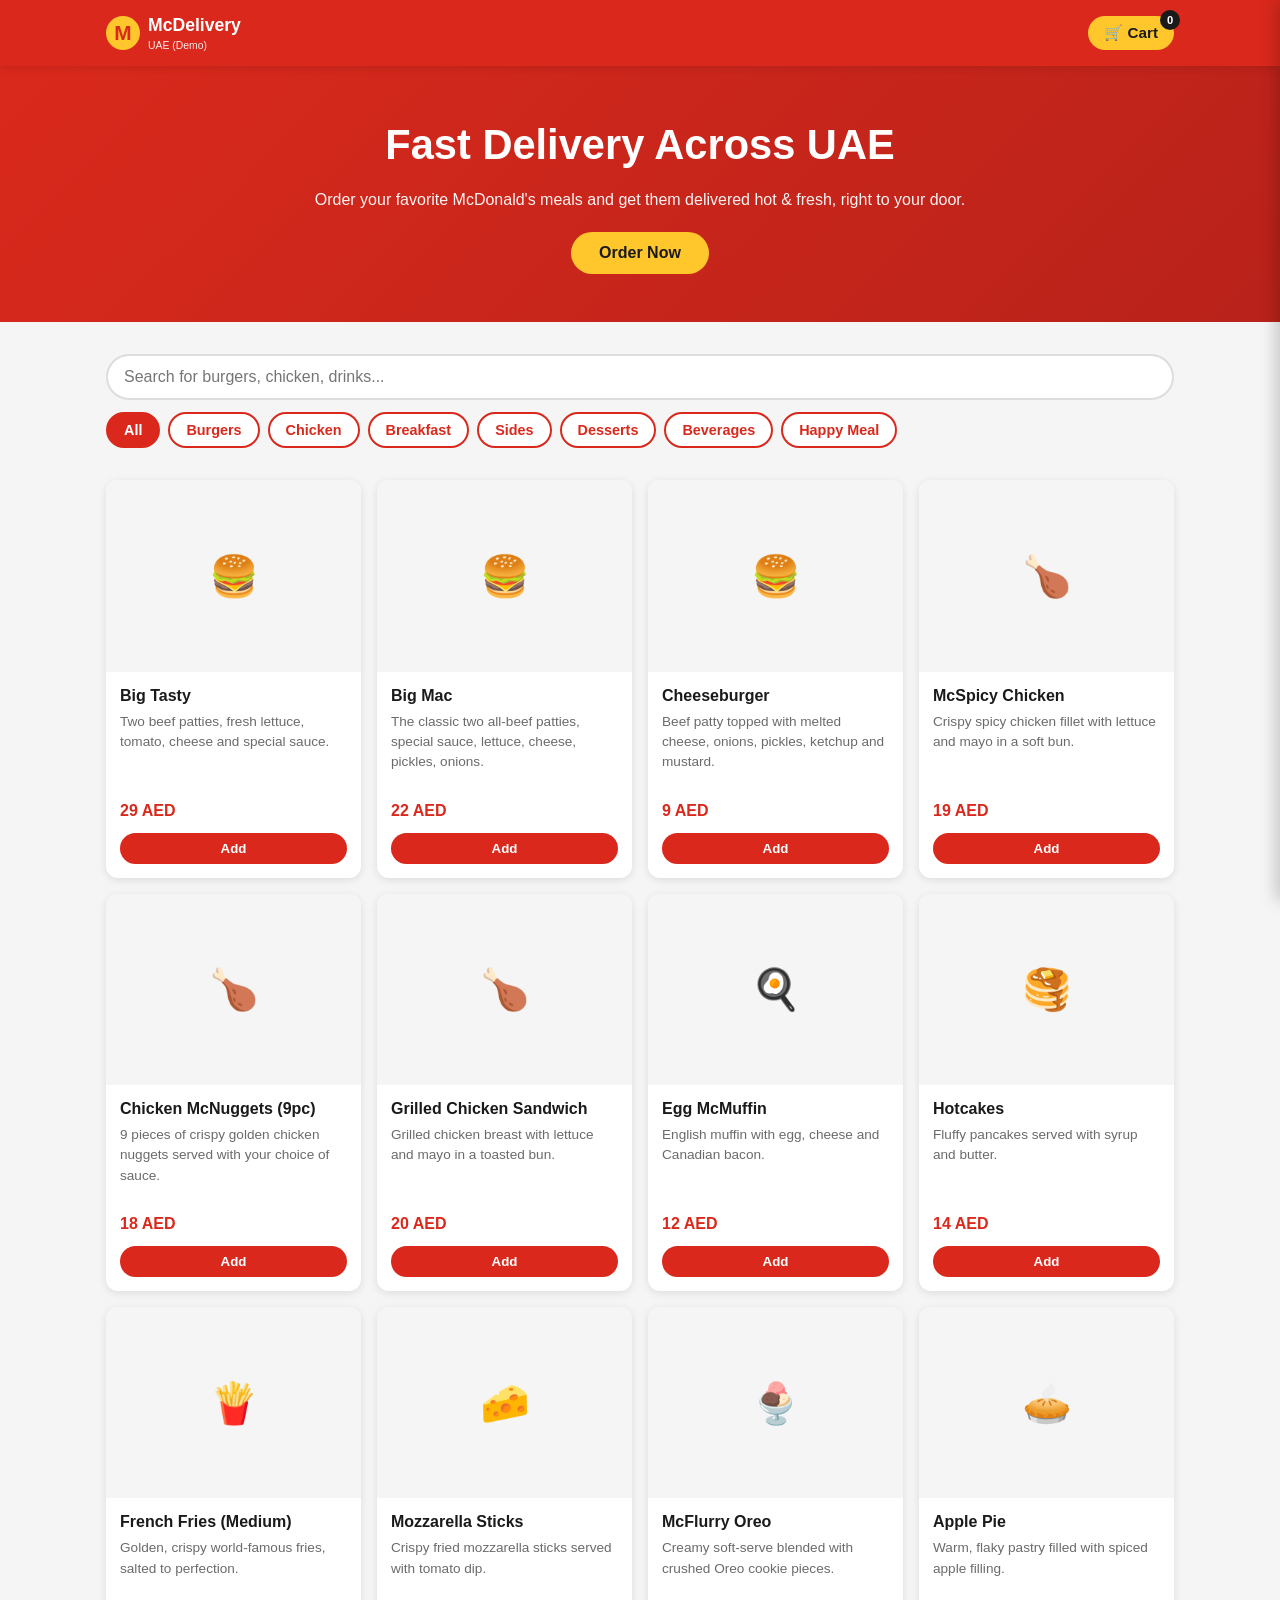
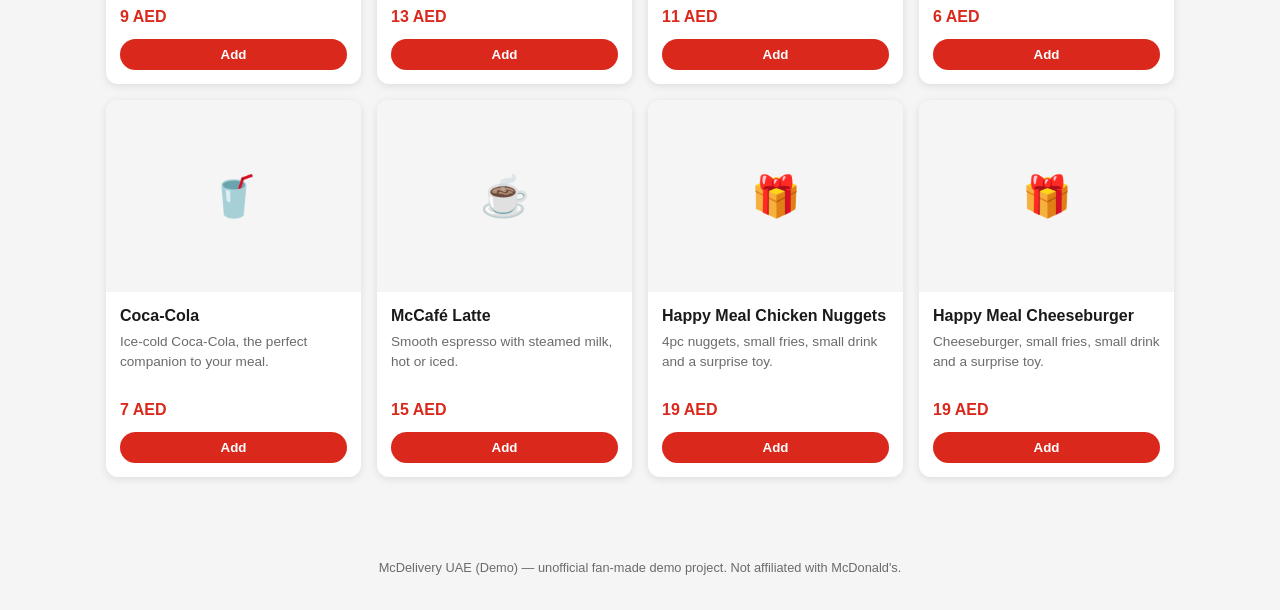
==== index.html @ 2890df3d "Add McDelivery UAE demo site (HTML/CSS/JS) Co-authored-by: williamfarmer4858-lab <322607986+williamf" ====
<!DOCTYPE html>
<html lang="en">
<head>
<meta charset="UTF-8" />
<meta name="viewport" content="width=device-width, initial-scale=1.0" />
<title>McDelivery UAE (Demo)</title>
<link rel="stylesheet" href="styles.css" />
</head>
<body>

<header class="site-header">
  <div class="header-inner">
    <div class="logo">
      <span class="logo-badge">M</span>
      <span class="logo-text">McDelivery <small>UAE (Demo)</small></span>
    </div>
    <button class="cart-btn" id="cartBtn" aria-label="Open cart">
      🛒 Cart
      <span class="cart-badge" id="cartBadge">0</span>
    </button>
  </div>
</header>

<section class="hero" id="hero">
  <div class="hero-inner">
    <h1>Fast Delivery Across UAE</h1>
    <p>Order your favorite McDonald's meals and get them delivered hot &amp; fresh, right to your door.</p>
    <button class="cta-btn" id="orderNowBtn">Order Now</button>
  </div>
</section>

<main>
  <section class="menu-section" id="menu">
    <div class="controls">
      <div class="search-wrap">
        <input type="text" id="searchInput" placeholder="Search for burgers, chicken, drinks..." />
      </div>
      <div class="categories" id="categories">
        <button class="chip active" data-category="All">All</button>
        <button class="chip" data-category="Burgers">Burgers</button>
        <button class="chip" data-category="Chicken">Chicken</button>
        <button class="chip" data-category="Breakfast">Breakfast</button>
        <button class="chip" data-category="Sides">Sides</button>
        <button class="chip" data-category="Desserts">Desserts</button>
        <button class="chip" data-category="Beverages">Beverages</button>
        <button class="chip" data-category="Happy Meal">Happy Meal</button>
      </div>
    </div>

    <div class="menu-grid" id="menuGrid">
      <!-- product cards injected by JS -->
    </div>
    <p class="no-results" id="noResults" hidden>No items found. Try a different search or category.</p>
  </section>
</main>

<footer class="site-footer">
  <p>McDelivery UAE (Demo) — unofficial fan-made demo project. Not affiliated with McDonald's.</p>
</footer>

<!-- Cart Drawer -->
<div class="overlay" id="overlay"></div>
<aside class="cart-drawer" id="cartDrawer" aria-label="Shopping cart">
  <div class="cart-header">
    <h2>Your Cart</h2>
    <button class="close-btn" id="closeCartBtn" aria-label="Close cart">✕</button>
  </div>

  <div class="cart-items" id="cartItems">
    <!-- cart items injected by JS -->
  </div>

  <p class="cart-empty" id="cartEmptyMsg">Your cart is empty. Add some tasty items!</p>

  <div class="cart-summary" id="cartSummary" hidden>
    <div class="summary-row">
      <span>Subtotal</span>
      <span id="subtotalVal">0 AED</span>
    </div>
    <div class="summary-row">
      <span>Delivery Fee</span>
      <span id="deliveryVal">7 AED</span>
    </div>
    <div class="summary-row total-row">
      <span>Total</span>
      <span id="totalVal">0 AED</span>
    </div>
    <button class="checkout-btn" id="checkoutBtn">Proceed to Checkout</button>
  </div>
</aside>

<!-- Checkout Modal -->
<div class="overlay" id="checkoutOverlay"></div>
<div class="modal" id="checkoutModal" aria-label="Checkout">
  <div class="modal-header">
    <h2>Checkout</h2>
    <button class="close-btn" id="closeCheckoutBtn" aria-label="Close checkout">✕</button>
  </div>

  <form id="checkoutForm" novalidate>
    <label>
      Name *
      <input type="text" id="custName" required />
    </label>
    <label>
      Phone *
      <input type="tel" id="custPhone" required placeholder="+971 5X XXX XXXX" />
    </label>
    <label>
      Address *
      <input type="text" id="custAddress" required />
    </label>
    <label>
      Area / City *
      <input type="text" id="custArea" required placeholder="Dubai, Abu Dhabi, Sharjah..." />
    </label>
    <fieldset class="payment-fieldset">
      <legend>Payment Method *</legend>
      <label class="radio-label">
        <input type="radio" name="payment" value="Cash" checked /> Cash on Delivery
      </label>
      <label class="radio-label">
        <input type="radio" name="payment" value="Card" /> Card on Delivery
      </label>
    </fieldset>

    <div class="order-summary" id="checkoutSummary">
      <!-- injected by JS -->
    </div>

    <p class="form-error" id="formError" hidden></p>
    <p class="form-success" id="formSuccess" hidden>✅ Order placed successfully! Thank you for ordering with McDelivery UAE (Demo).</p>

    <button type="submit" class="place-order-btn" id="placeOrderBtn">Place Order</button>
  </form>
</div>

<script src="script.js"></script>
</body>
</html>
---- styles.css ----
:root {
  --mc-red: #da291c;
  --mc-red-dark: #b8221a;
  --mc-yellow: #ffc72c;
  --mc-yellow-dark: #ffbc0d;
  --mc-black: #1a1a1a;
  --mc-white: #ffffff;
  --mc-gray: #f5f5f5;
  --mc-gray-dark: #6b6b6b;
  --border-radius: 12px;
  --shadow: 0 2px 8px rgba(0, 0, 0, 0.1);
}

* {
  box-sizing: border-box;
}

html, body {
  margin: 0;
  padding: 0;
}

body {
  font-family: "Segoe UI", Roboto, Helvetica, Arial, sans-serif;
  background: var(--mc-gray);
  color: var(--mc-black);
  line-height: 1.5;
}

/* ---------- Header ---------- */
.site-header {
  background: var(--mc-red);
  color: var(--mc-white);
  position: sticky;
  top: 0;
  z-index: 20;
  box-shadow: var(--shadow);
}

.header-inner {
  max-width: 1100px;
  margin: 0 auto;
  padding: 12px 16px;
  display: flex;
  align-items: center;
  justify-content: space-between;
}

.logo {
  display: flex;
  align-items: center;
  gap: 8px;
  font-weight: bold;
  font-size: 1.1rem;
}

.logo-badge {
  background: var(--mc-yellow);
  color: var(--mc-red);
  border-radius: 50%;
  width: 34px;
  height: 34px;
  display: flex;
  align-items: center;
  justify-content: center;
  font-size: 1.3rem;
  font-weight: 900;
}

.logo-text small {
  display: block;
  font-weight: normal;
  font-size: 0.65rem;
  opacity: 0.9;
}

.cart-btn {
  position: relative;
  background: var(--mc-yellow);
  color: var(--mc-black);
  border: none;
  border-radius: 999px;
  padding: 8px 16px;
  font-weight: 700;
  font-size: 0.95rem;
  cursor: pointer;
}

.cart-btn:hover {
  background: var(--mc-yellow-dark);
}

.cart-badge {
  position: absolute;
  top: -6px;
  right: -6px;
  background: var(--mc-black);
  color: var(--mc-white);
  border-radius: 50%;
  min-width: 20px;
  height: 20px;
  font-size: 0.7rem;
  display: flex;
  align-items: center;
  justify-content: center;
  padding: 0 4px;
}

/* ---------- Hero ---------- */
.hero {
  background: linear-gradient(135deg, var(--mc-red) 0%, var(--mc-red-dark) 100%);
  color: var(--mc-white);
  text-align: center;
  padding: 48px 16px;
}

.hero-inner {
  max-width: 700px;
  margin: 0 auto;
}

.hero h1 {
  font-size: 2rem;
  margin: 0 0 12px;
}

.hero p {
  margin: 0 0 20px;
  opacity: 0.95;
}

.cta-btn {
  background: var(--mc-yellow);
  color: var(--mc-black);
  border: none;
  border-radius: 999px;
  padding: 12px 28px;
  font-size: 1rem;
  font-weight: 800;
  cursor: pointer;
}

.cta-btn:hover {
  background: var(--mc-yellow-dark);
}

/* ---------- Menu Section ---------- */
.menu-section {
  max-width: 1100px;
  margin: 0 auto;
  padding: 24px 16px 48px;
}

.controls {
  position: sticky;
  top: 60px;
  background: var(--mc-gray);
  z-index: 10;
  padding: 8px 0 12px;
}

.search-wrap {
  margin-bottom: 12px;
}

#searchInput {
  width: 100%;
  padding: 12px 16px;
  border: 2px solid #ddd;
  border-radius: 999px;
  font-size: 1rem;
}

#searchInput:focus {
  outline: none;
  border-color: var(--mc-red);
}

.categories {
  display: flex;
  gap: 8px;
  overflow-x: auto;
  padding-bottom: 4px;
  -webkit-overflow-scrolling: touch;
}

.chip {
  flex: 0 0 auto;
  background: var(--mc-white);
  border: 2px solid var(--mc-red);
  color: var(--mc-red);
  border-radius: 999px;
  padding: 8px 16px;
  font-size: 0.9rem;
  font-weight: 600;
  cursor: pointer;
  white-space: nowrap;
}

.chip.active,
.chip:hover {
  background: var(--mc-red);
  color: var(--mc-white);
}

.menu-grid {
  display: grid;
  grid-template-columns: repeat(auto-fill, minmax(220px, 1fr));
  gap: 16px;
  margin-top: 16px;
}

.no-results {
  text-align: center;
  color: var(--mc-gray-dark);
  padding: 32px 0;
}

.product-card {
  background: var(--mc-white);
  border-radius: var(--border-radius);
  box-shadow: var(--shadow);
  overflow: hidden;
  display: flex;
  flex-direction: column;
}

.product-image {
  width: 100%;
  aspect-ratio: 4 / 3;
  background: var(--mc-gray);
  display: flex;
  align-items: center;
  justify-content: center;
  font-size: 2.5rem;
  overflow: hidden;
}

.product-image img {
  width: 100%;
  height: 100%;
  object-fit: cover;
}

.product-body {
  padding: 12px 14px 14px;
  display: flex;
  flex-direction: column;
  flex: 1;
}

.product-name {
  font-weight: 700;
  font-size: 1rem;
  margin: 0 0 4px;
}

.product-desc {
  font-size: 0.85rem;
  color: var(--mc-gray-dark);
  margin: 0 0 10px;
  flex: 1;
}

.product-price {
  font-weight: 800;
  color: var(--mc-red);
  margin-bottom: 10px;
}

.product-actions {
  display: flex;
  align-items: center;
  justify-content: space-between;
  gap: 8px;
}

.qty-controls {
  display: flex;
  align-items: center;
  gap: 8px;
  background: var(--mc-gray);
  border-radius: 999px;
  padding: 4px 8px;
}

.qty-btn {
  border: none;
  background: var(--mc-yellow);
  color: var(--mc-black);
  width: 28px;
  height: 28px;
  border-radius: 50%;
  font-weight: 900;
  font-size: 1rem;
  cursor: pointer;
  line-height: 1;
}

.qty-btn:hover {
  background: var(--mc-yellow-dark);
}

.qty-btn:disabled {
  opacity: 0.4;
  cursor: not-allowed;
}

.qty-value {
  min-width: 18px;
  text-align: center;
  font-weight: 700;
}

.add-btn {
  background: var(--mc-red);
  color: var(--mc-white);
  border: none;
  border-radius: 999px;
  padding: 8px 16px;
  font-weight: 700;
  cursor: pointer;
  width: 100%;
}

.add-btn:hover {
  background: var(--mc-red-dark);
}

/* ---------- Footer ---------- */
.site-footer {
  text-align: center;
  padding: 20px 16px;
  color: var(--mc-gray-dark);
  font-size: 0.8rem;
}

/* ---------- Overlay ---------- */
.overlay {
  position: fixed;
  inset: 0;
  background: rgba(0, 0, 0, 0.5);
  z-index: 30;
  opacity: 0;
  pointer-events: none;
  transition: opacity 0.2s ease;
}

.overlay.visible {
  opacity: 1;
  pointer-events: auto;
}

/* ---------- Cart Drawer ---------- */
.cart-drawer {
  position: fixed;
  top: 0;
  right: 0;
  height: 100%;
  width: 100%;
  max-width: 380px;
  background: var(--mc-white);
  z-index: 40;
  transform: translateX(100%);
  transition: transform 0.25s ease;
  display: flex;
  flex-direction: column;
  box-shadow: -4px 0 16px rgba(0, 0, 0, 0.2);
}

.cart-drawer.open {
  transform: translateX(0);
}

.cart-header {
  display: flex;
  align-items: center;
  justify-content: space-between;
  padding: 16px;
  background: var(--mc-red);
  color: var(--mc-white);
}

.cart-header h2 {
  margin: 0;
  font-size: 1.1rem;
}

.close-btn {
  background: none;
  border: none;
  color: inherit;
  font-size: 1.2rem;
  cursor: pointer;
}

.cart-items {
  flex: 1;
  overflow-y: auto;
  padding: 8px 16px;
}

.cart-empty {
  text-align: center;
  color: var(--mc-gray-dark);
  padding: 24px 16px;
}

.cart-item {
  display: flex;
  align-items: center;
  gap: 10px;
  padding: 12px 0;
  border-bottom: 1px solid #eee;
}

.cart-item-icon {
  width: 48px;
  height: 48px;
  border-radius: 8px;
  background: var(--mc-gray);
  display: flex;
  align-items: center;
  justify-content: center;
  font-size: 1.4rem;
  overflow: hidden;
  flex: 0 0 auto;
}

.cart-item-icon img {
  width: 100%;
  height: 100%;
  object-fit: cover;
}

.cart-item-info {
  flex: 1;
  min-width: 0;
}

.cart-item-name {
  font-weight: 700;
  font-size: 0.9rem;
  margin: 0 0 2px;
}

.cart-item-price {
  font-size: 0.8rem;
  color: var(--mc-gray-dark);
  margin: 0;
}

.cart-item-controls {
  display: flex;
  align-items: center;
  gap: 6px;
}

.cart-summary {
  padding: 16px;
  border-top: 2px solid var(--mc-gray);
}

.summary-row {
  display: flex;
  justify-content: space-between;
  margin-bottom: 8px;
  font-size: 0.9rem;
}

.total-row {
  font-weight: 800;
  font-size: 1.05rem;
  border-top: 1px solid #eee;
  padding-top: 8px;
}

.checkout-btn {
  width: 100%;
  background: var(--mc-yellow);
  color: var(--mc-black);
  border: none;
  border-radius: 999px;
  padding: 12px;
  font-weight: 800;
  font-size: 1rem;
  cursor: pointer;
  margin-top: 8px;
}

.checkout-btn:hover {
  background: var(--mc-yellow-dark);
}

/* ---------- Checkout Modal ---------- */
.modal {
  position: fixed;
  top: 50%;
  left: 50%;
  transform: translate(-50%, -48%);
  background: var(--mc-white);
  z-index: 50;
  width: 92%;
  max-width: 420px;
  max-height: 90vh;
  overflow-y: auto;
  border-radius: var(--border-radius);
  opacity: 0;
  pointer-events: none;
  transition: opacity 0.2s ease;
}

.modal.open {
  opacity: 1;
  pointer-events: auto;
}

.modal-header {
  display: flex;
  align-items: center;
  justify-content: space-between;
  padding: 16px;
  background: var(--mc-red);
  color: var(--mc-white);
  border-radius: var(--border-radius) var(--border-radius) 0 0;
}

.modal-header h2 {
  margin: 0;
  font-size: 1.1rem;
}

#checkoutForm {
  padding: 16px;
  display: flex;
  flex-direction: column;
  gap: 12px;
}

#checkoutForm label {
  display: flex;
  flex-direction: column;
  gap: 4px;
  font-size: 0.85rem;
  font-weight: 600;
}

#checkoutForm input[type="text"],
#checkoutForm input[type="tel"] {
  padding: 10px 12px;
  border: 1px solid #ccc;
  border-radius: 8px;
  font-size: 0.95rem;
}

.payment-fieldset {
  border: 1px solid #ccc;
  border-radius: 8px;
  padding: 10px 12px;
}

.payment-fieldset legend {
  font-size: 0.85rem;
  font-weight: 700;
  padding: 0 4px;
}

.radio-label {
  flex-direction: row !important;
  align-items: center;
  gap: 6px !important;
  font-weight: normal !important;
  margin-bottom: 4px;
}

.order-summary {
  background: var(--mc-gray);
  border-radius: 8px;
  padding: 12px;
  font-size: 0.85rem;
}

.order-summary .summary-row {
  margin-bottom: 4px;
}

.form-error {
  color: var(--mc-red);
  font-size: 0.85rem;
  font-weight: 600;
}

.form-success {
  color: #1a7d1a;
  font-size: 0.9rem;
  font-weight: 700;
  text-align: center;
}

.place-order-btn {
  background: var(--mc-red);
  color: var(--mc-white);
  border: none;
  border-radius: 999px;
  padding: 12px;
  font-weight: 800;
  font-size: 1rem;
  cursor: pointer;
}

.place-order-btn:hover {
  background: var(--mc-red-dark);
}

/* ---------- Responsive ---------- */
@media (min-width: 700px) {
  .hero h1 {
    font-size: 2.6rem;
  }
}
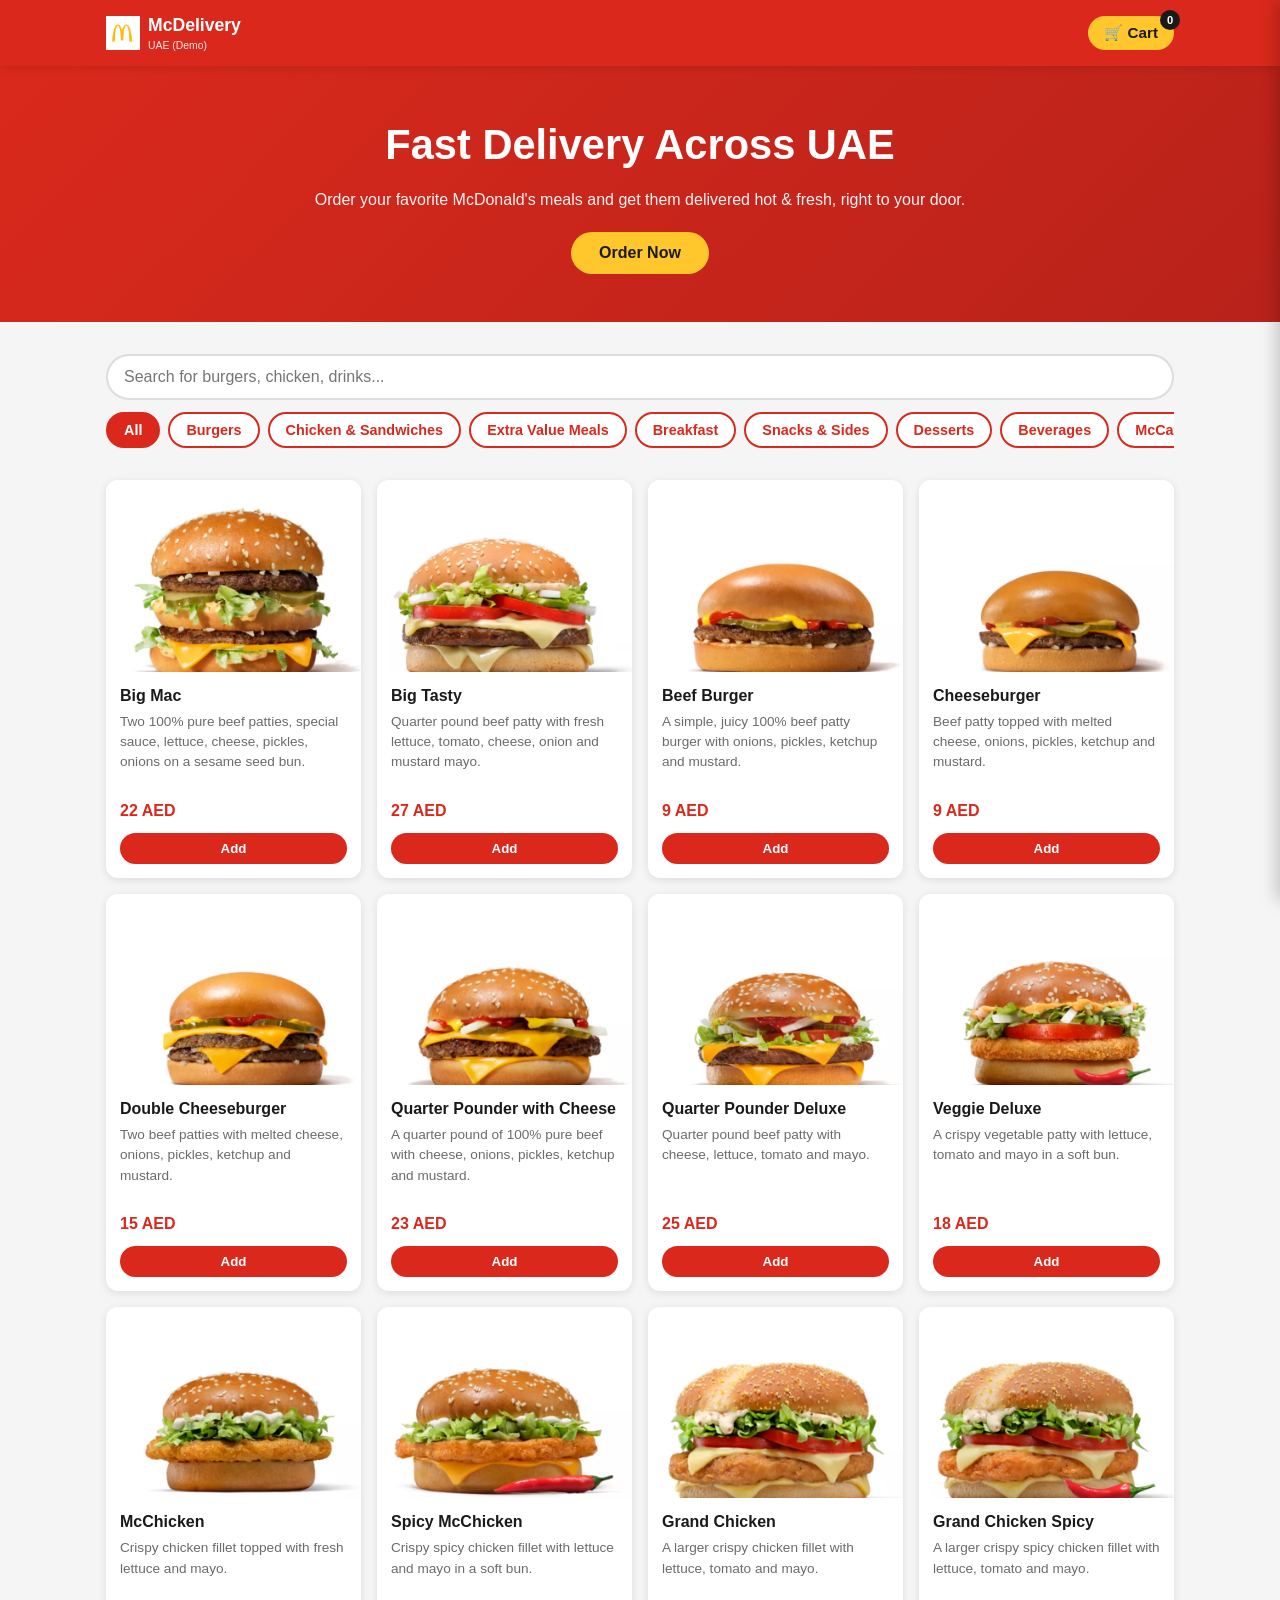
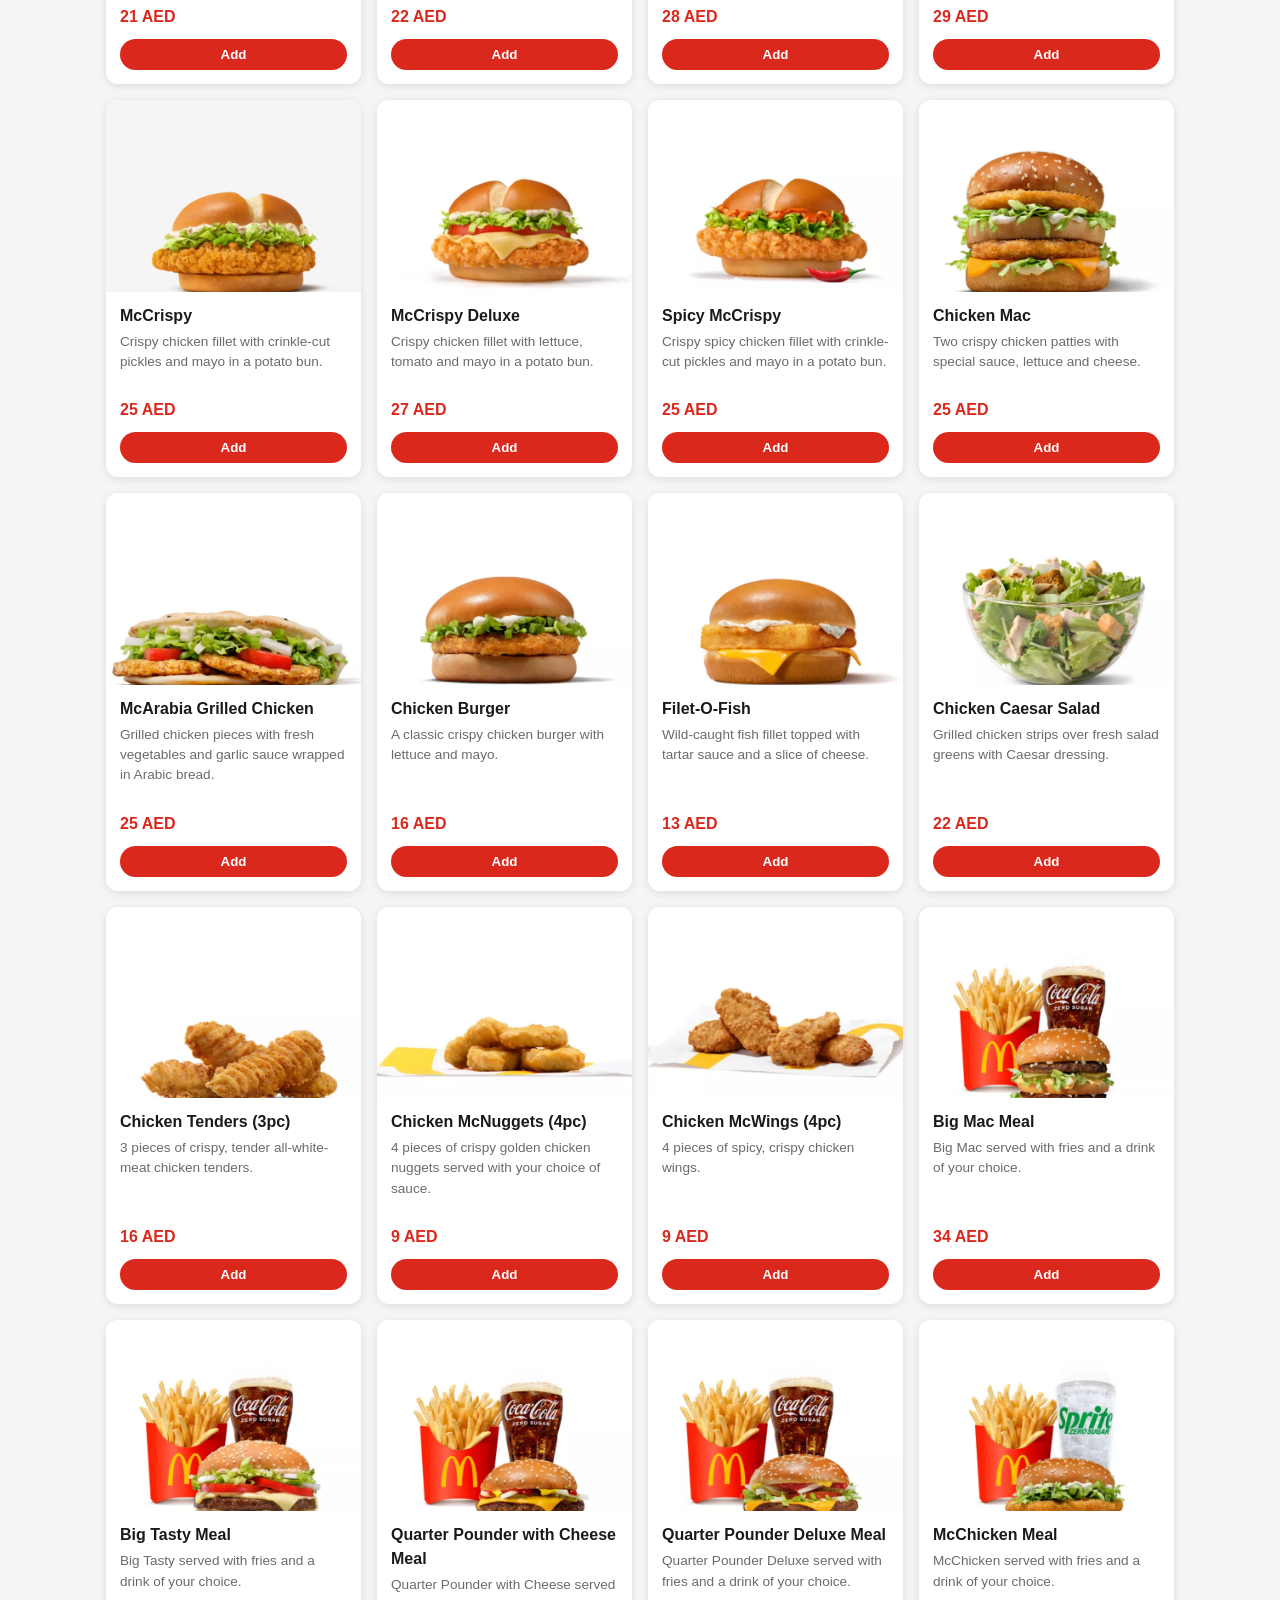
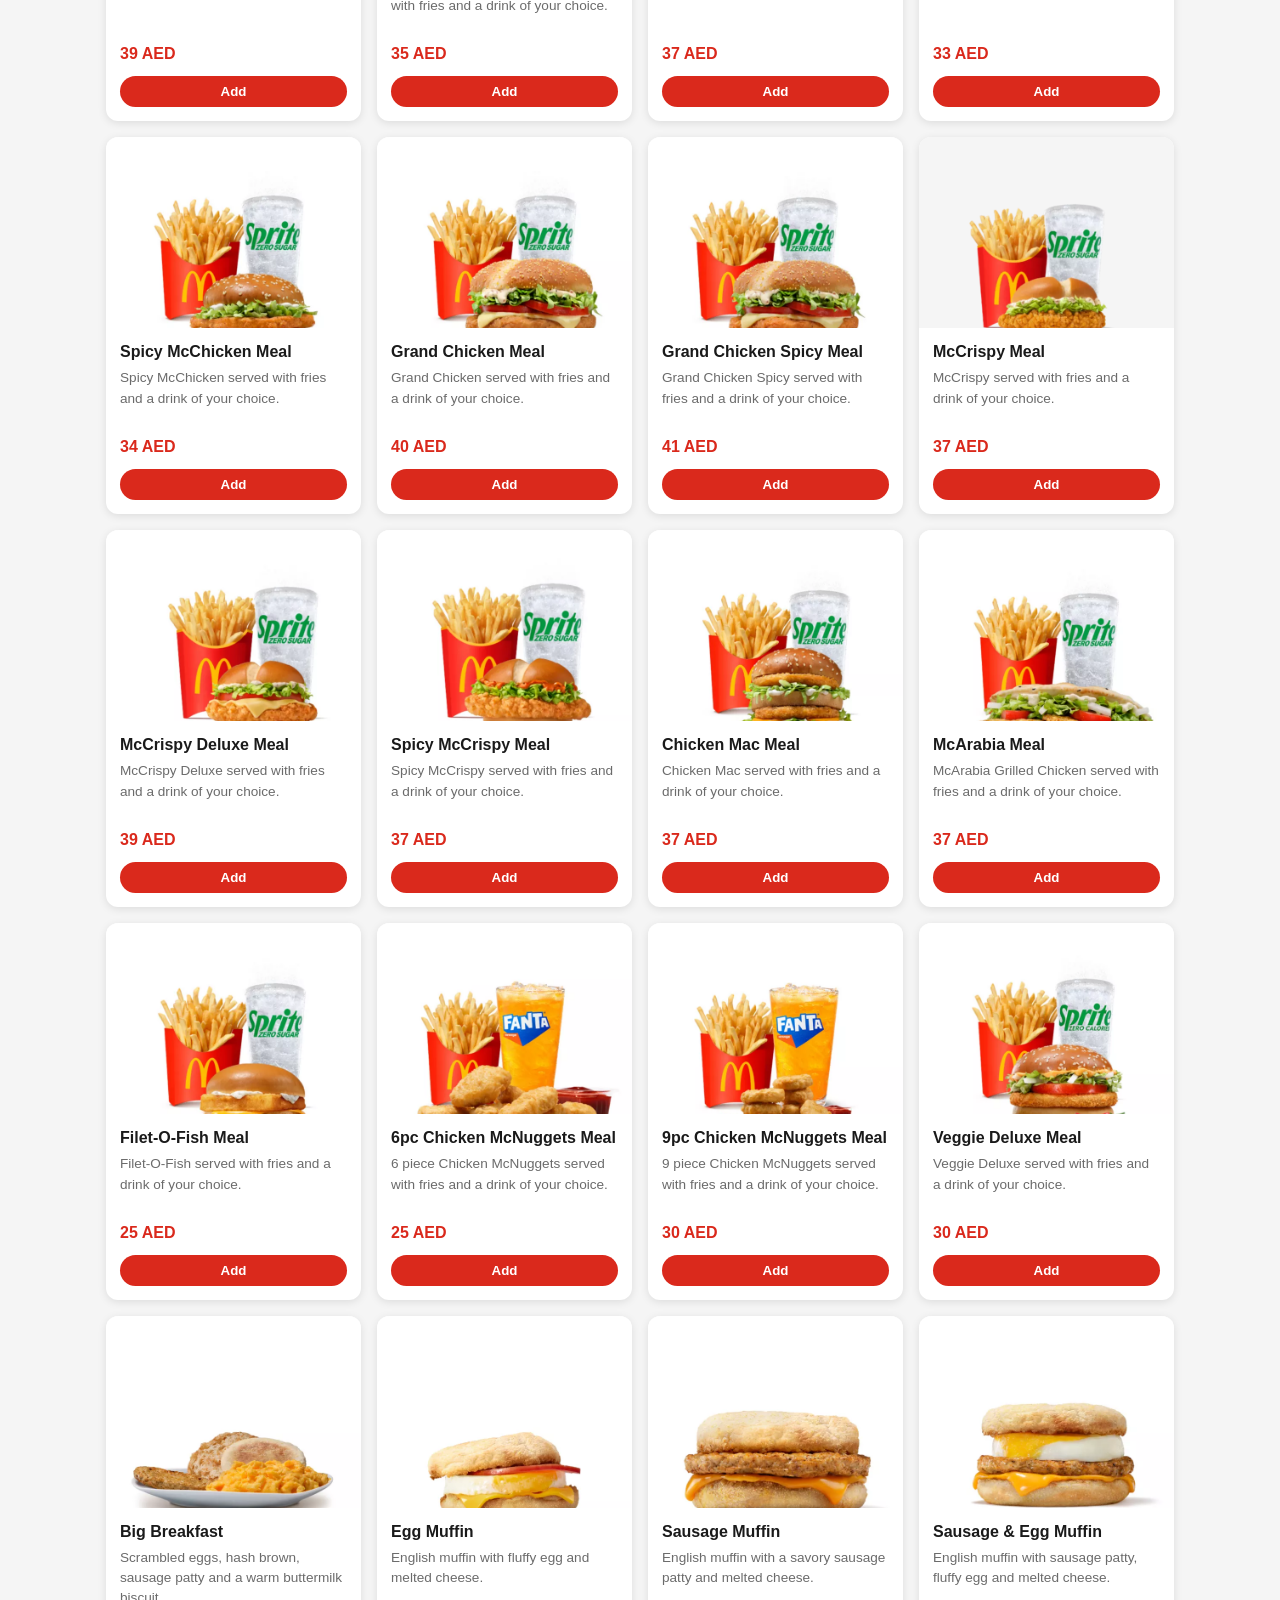
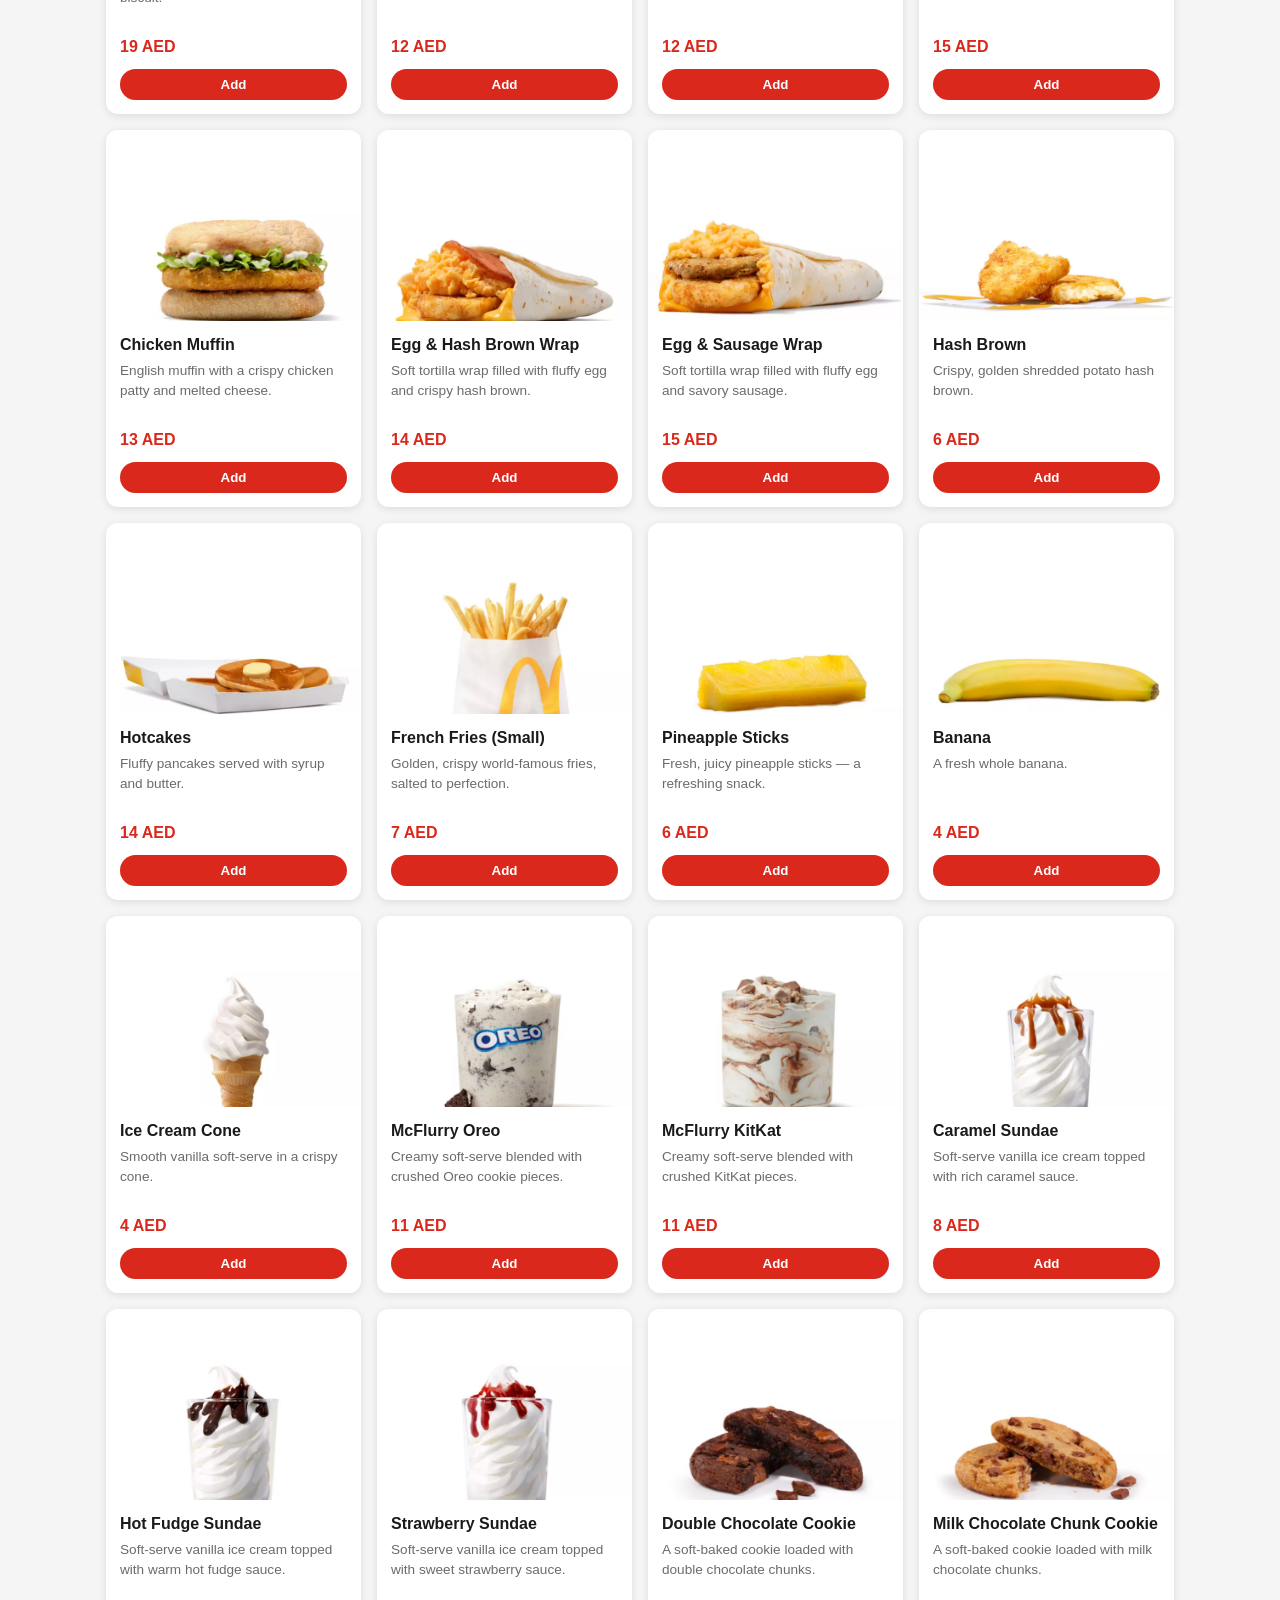
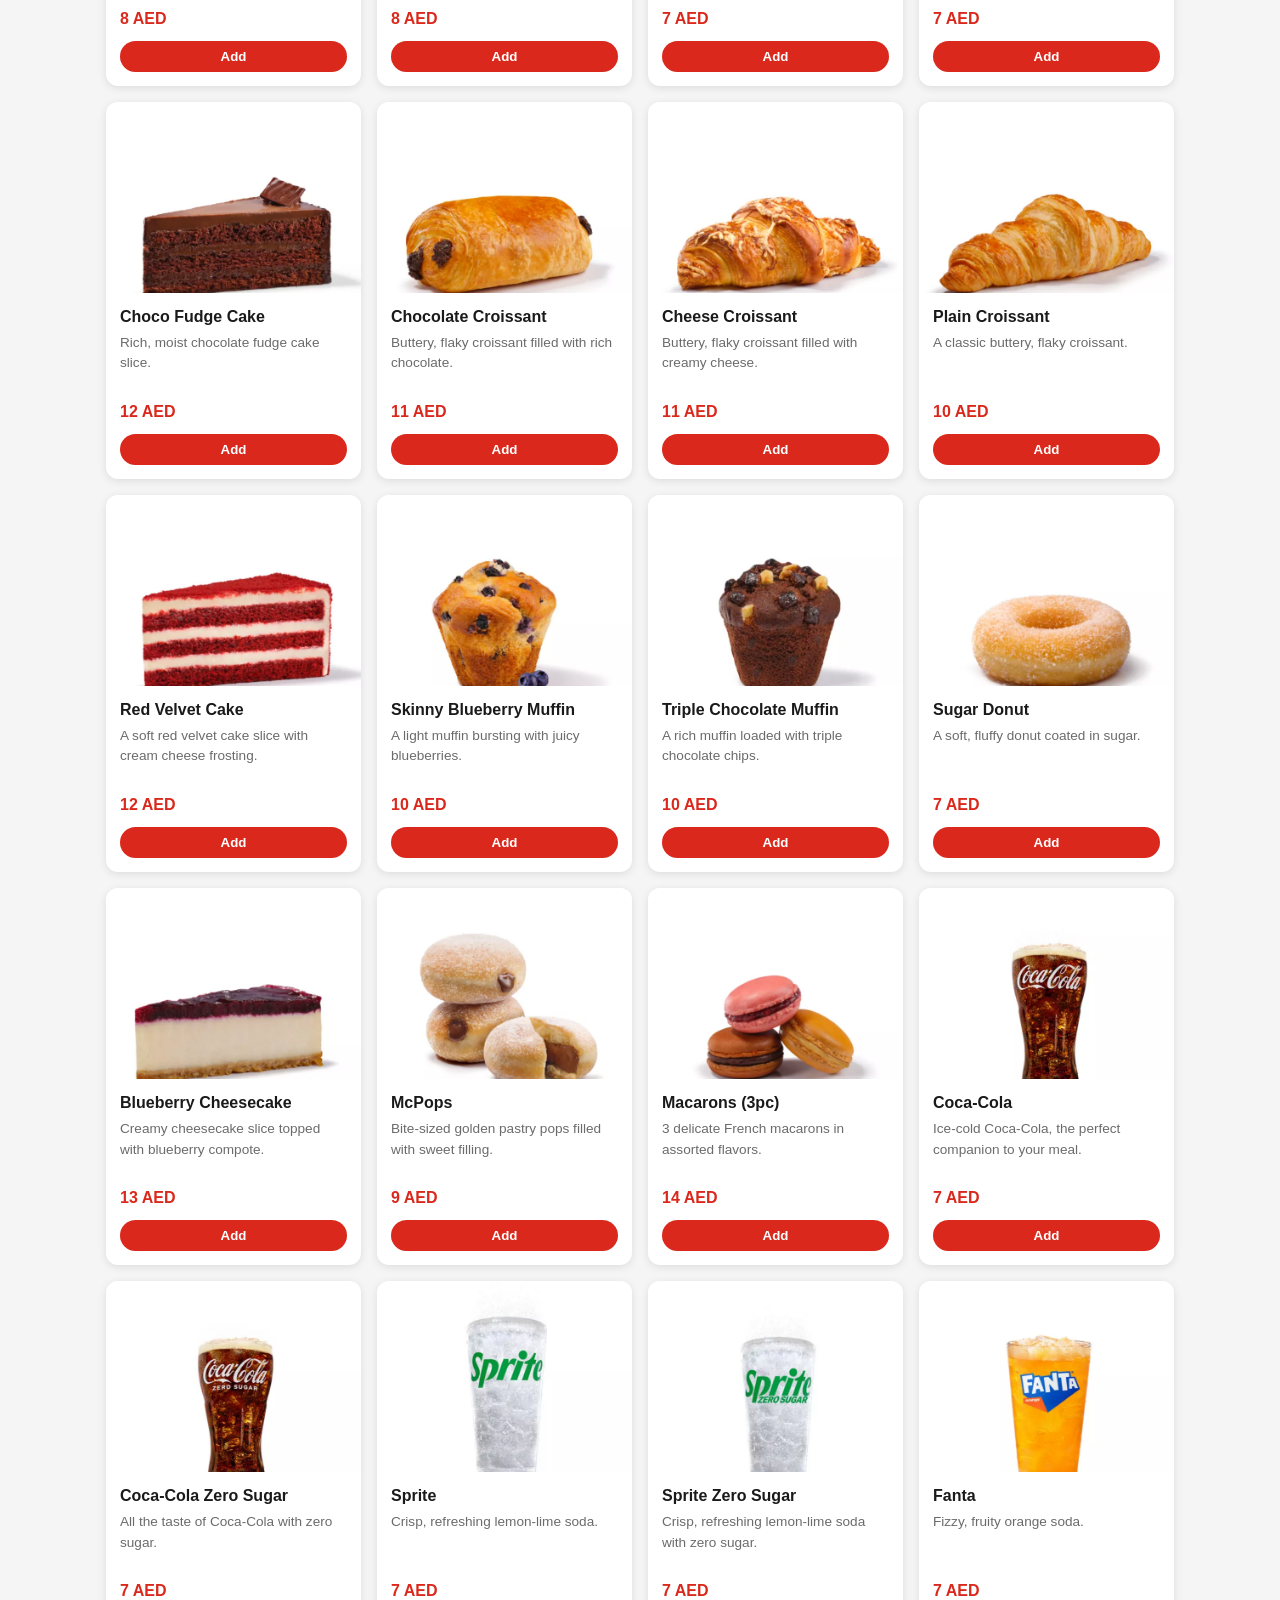
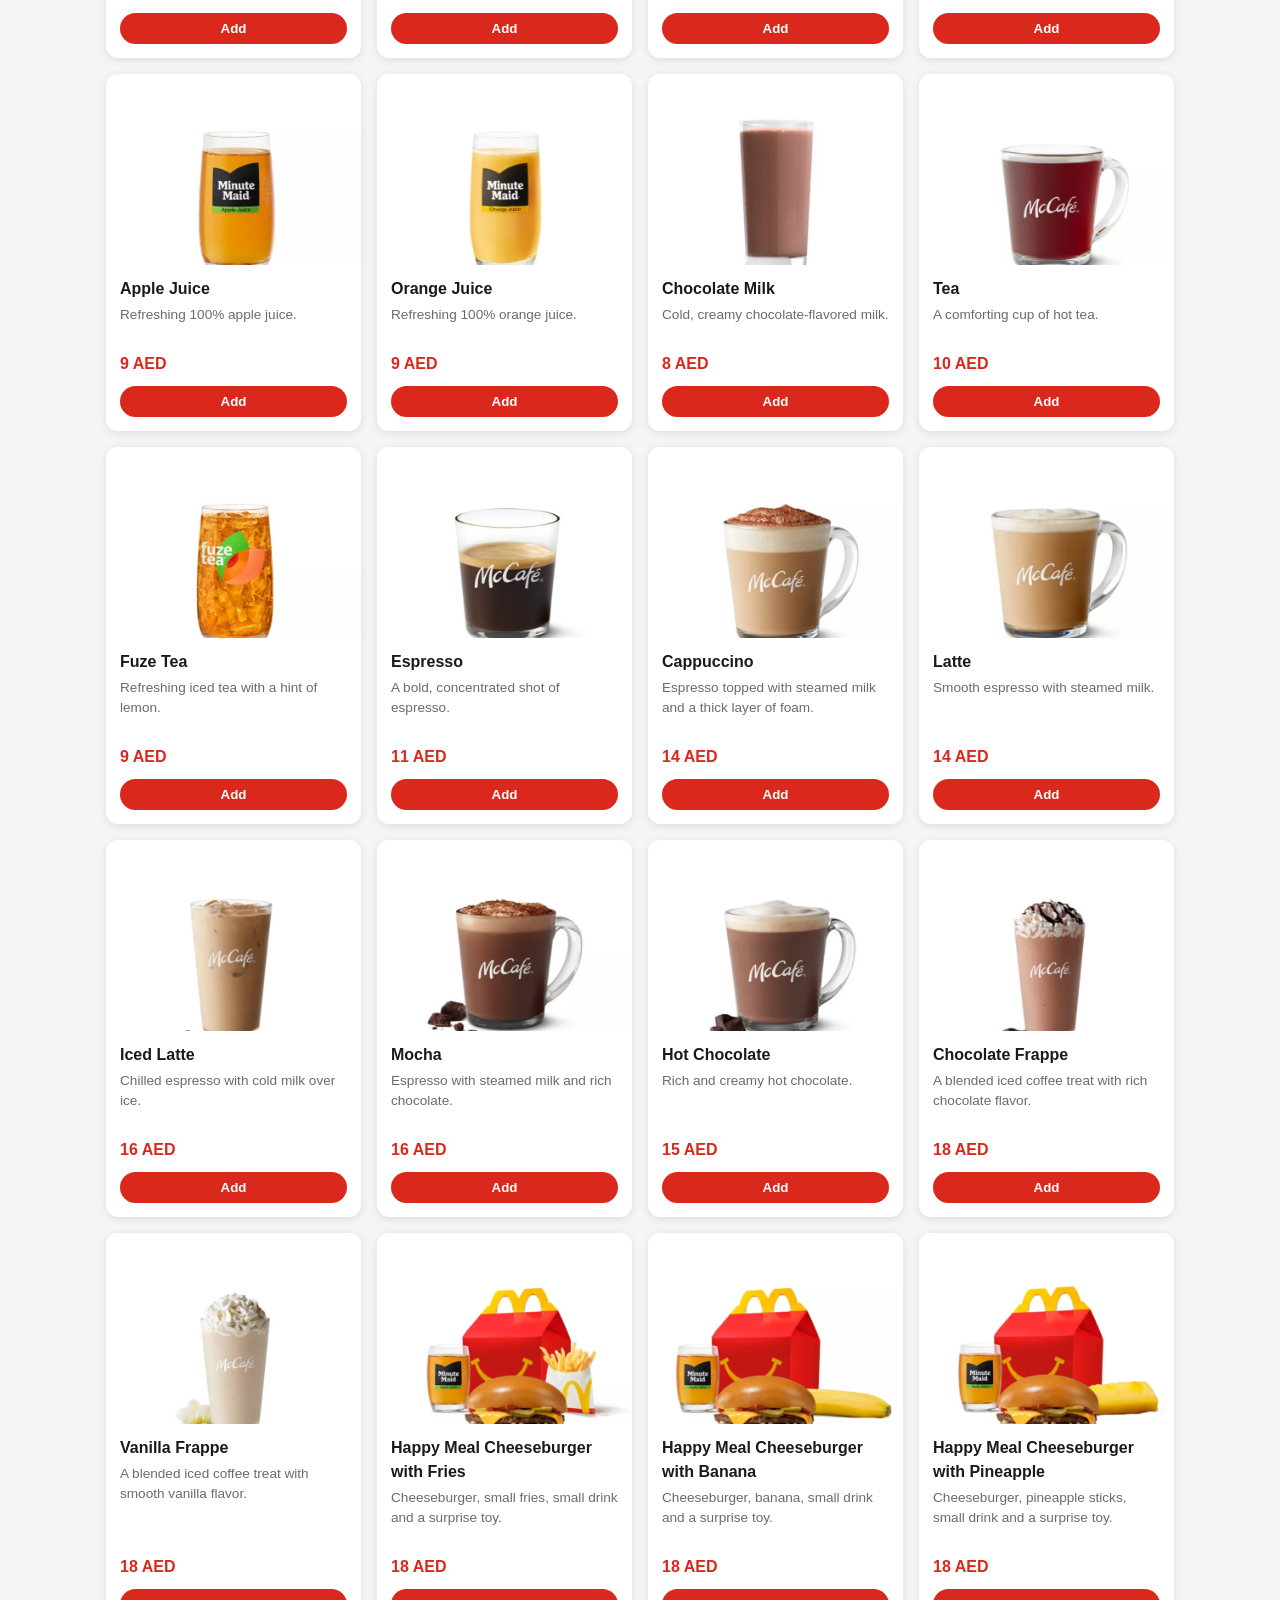
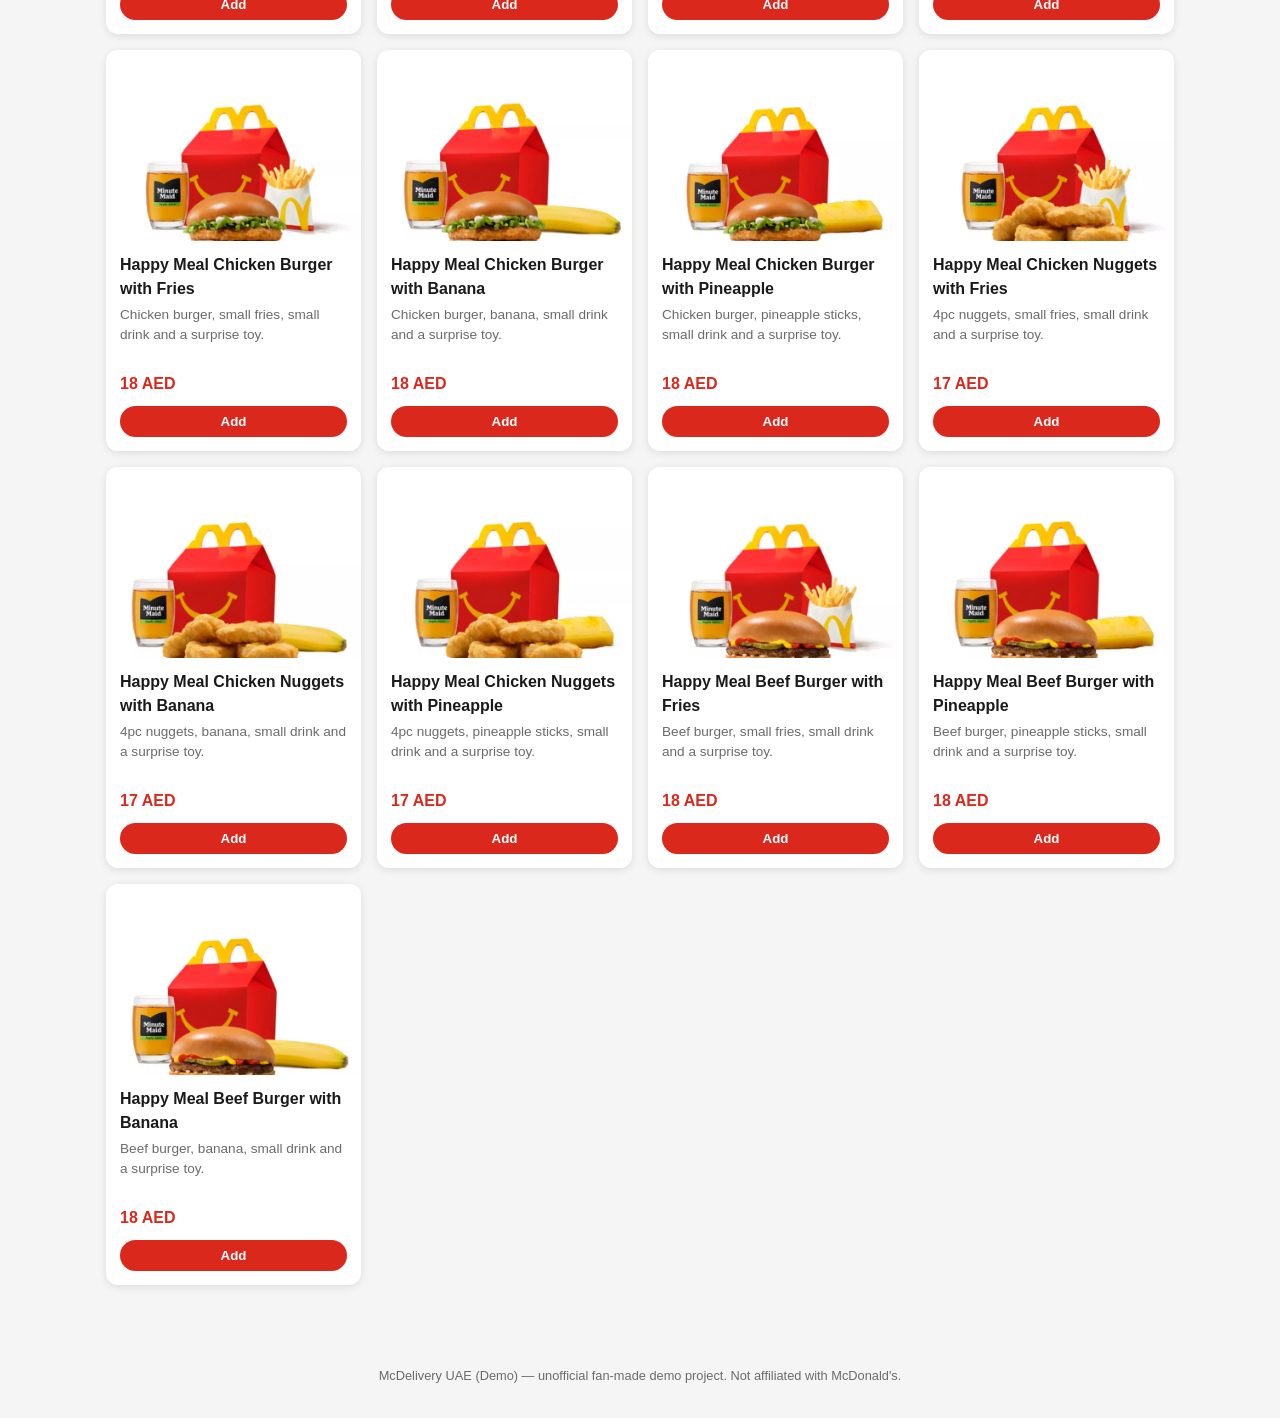
==== commit 15815beb: "Add McDelivery UAE demo site with real McDonald's UAE menu, photos, and prices Co-authored-by: willi" ====
--- a/index.html
+++ b/index.html
@@ -11,7 +11,7 @@
 <header class="site-header">
   <div class="header-inner">
     <div class="logo">
-      <span class="logo-badge">M</span>
+      <img class="logo-badge" src="assets/menu/McDonalds_Logo.png" alt="McDonald's" />
       <span class="logo-text">McDelivery <small>UAE (Demo)</small></span>
     </div>
     <button class="cart-btn" id="cartBtn" aria-label="Open cart">
@@ -38,11 +38,13 @@
       <div class="categories" id="categories">
         <button class="chip active" data-category="All">All</button>
         <button class="chip" data-category="Burgers">Burgers</button>
-        <button class="chip" data-category="Chicken">Chicken</button>
+        <button class="chip" data-category="Chicken & Sandwiches">Chicken &amp; Sandwiches</button>
+        <button class="chip" data-category="Extra Value Meals">Extra Value Meals</button>
         <button class="chip" data-category="Breakfast">Breakfast</button>
-        <button class="chip" data-category="Sides">Sides</button>
+        <button class="chip" data-category="Snacks & Sides">Snacks &amp; Sides</button>
         <button class="chip" data-category="Desserts">Desserts</button>
         <button class="chip" data-category="Beverages">Beverages</button>
+        <button class="chip" data-category="McCafé">McCafé</button>
         <button class="chip" data-category="Happy Meal">Happy Meal</button>
       </div>
     </div>
--- a/styles.css
+++ b/styles.css
@@ -55,16 +55,9 @@
 }
 
 .logo-badge {
-  background: var(--mc-yellow);
-  color: var(--mc-red);
-  border-radius: 50%;
   width: 34px;
   height: 34px;
-  display: flex;
-  align-items: center;
-  justify-content: center;
-  font-size: 1.3rem;
-  font-weight: 900;
+  object-fit: contain;
 }
 
 .logo-text small {
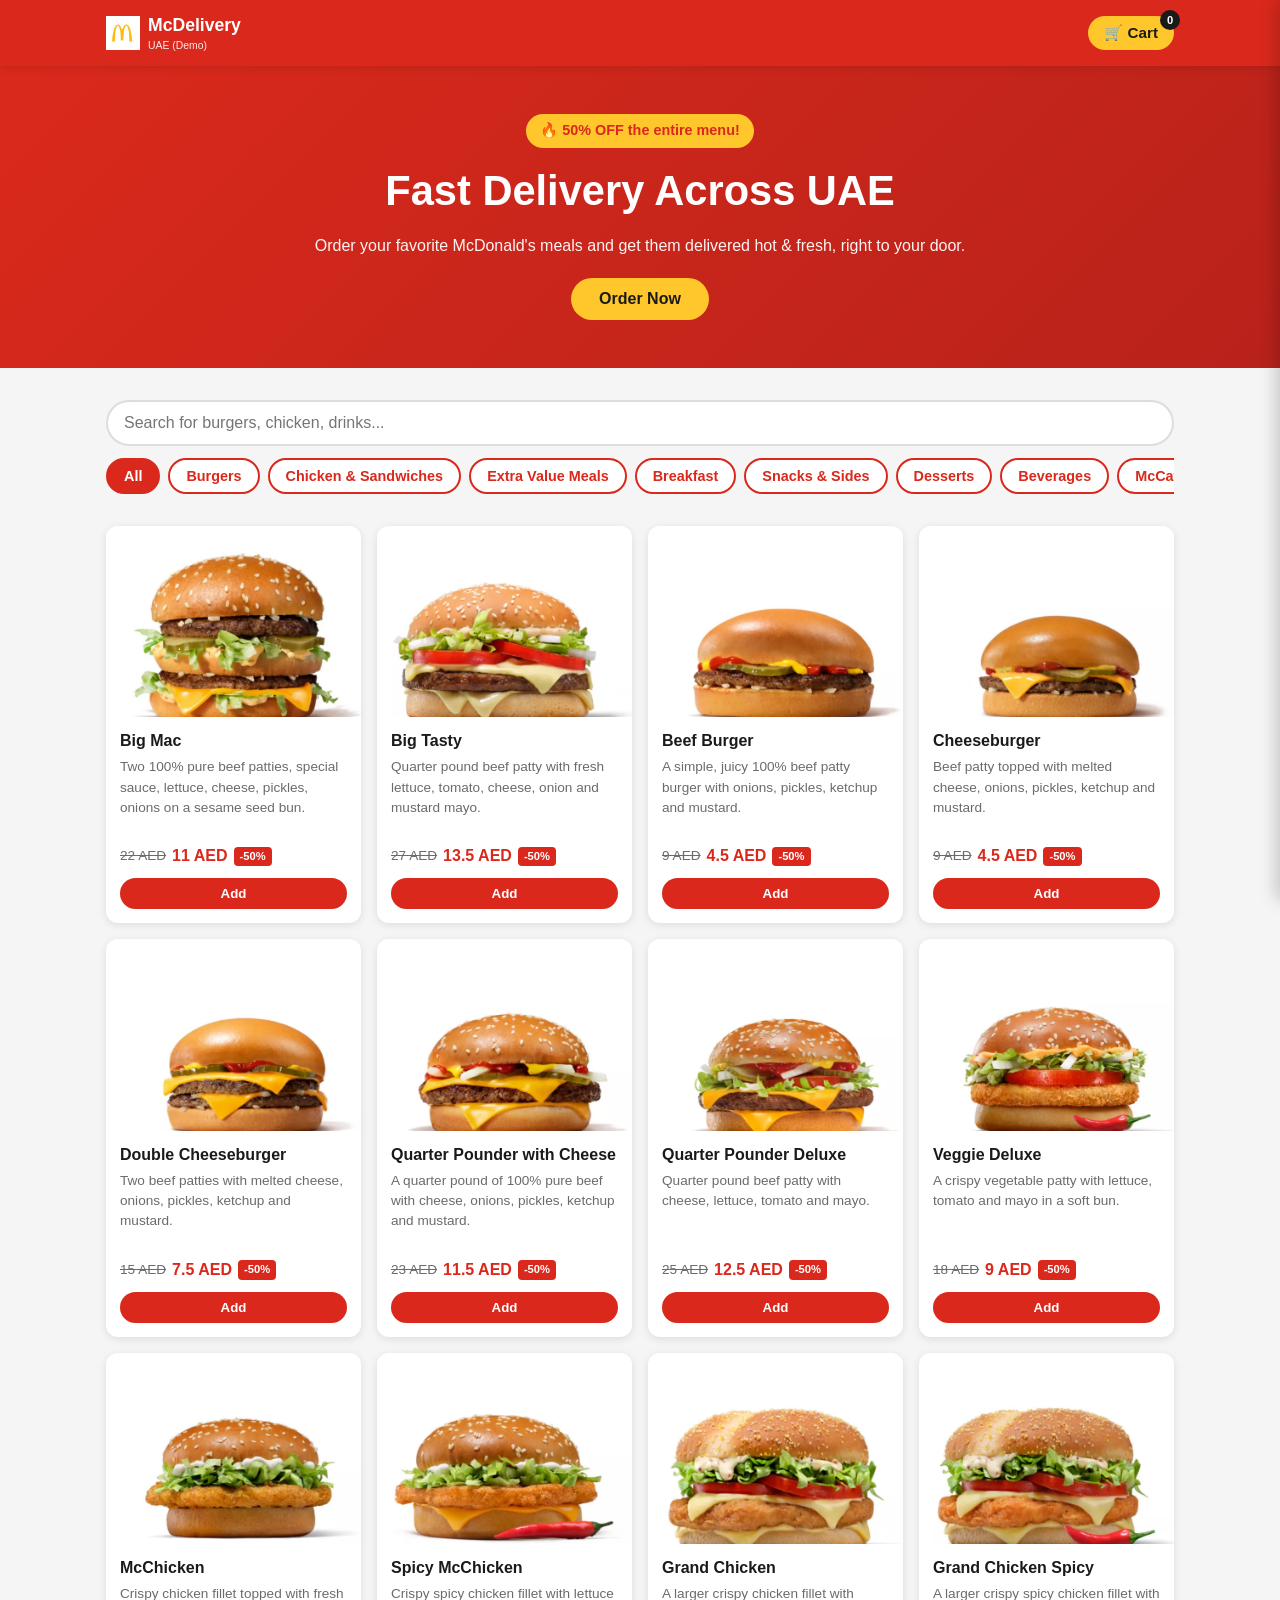
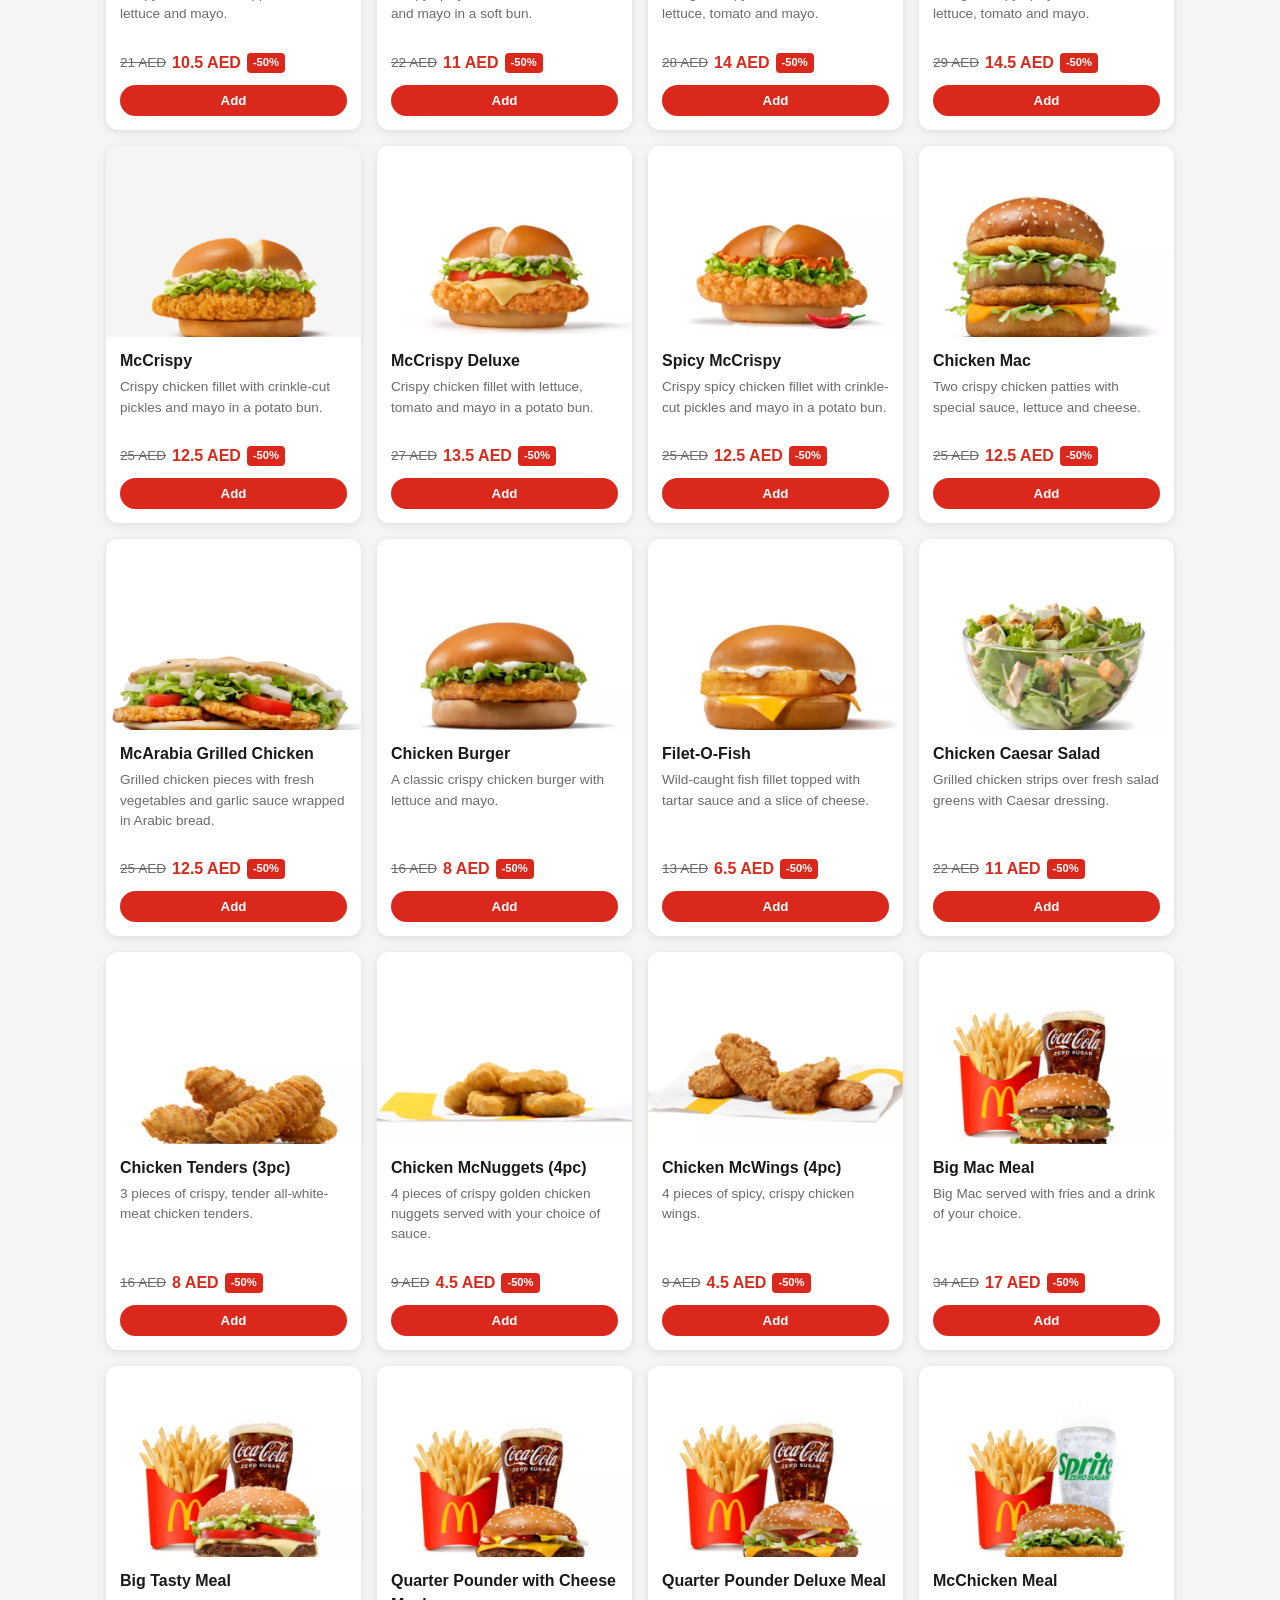
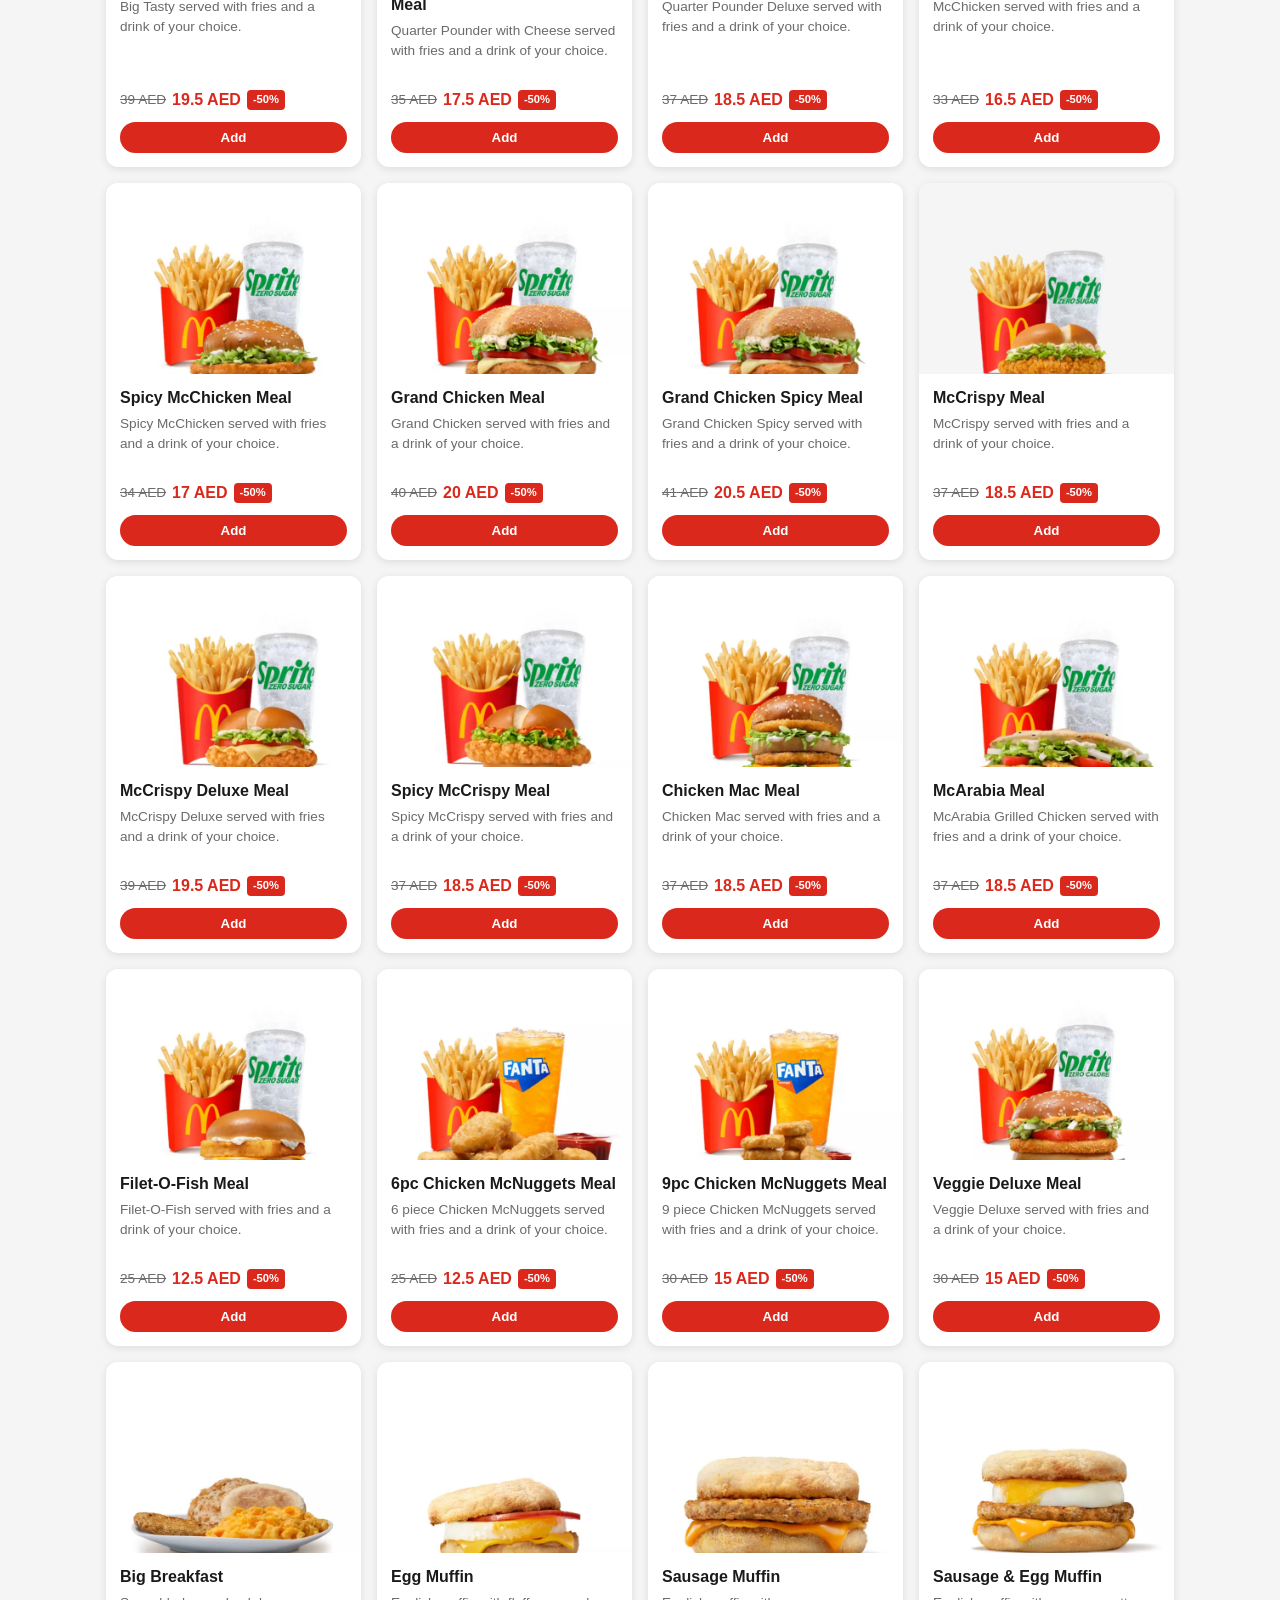
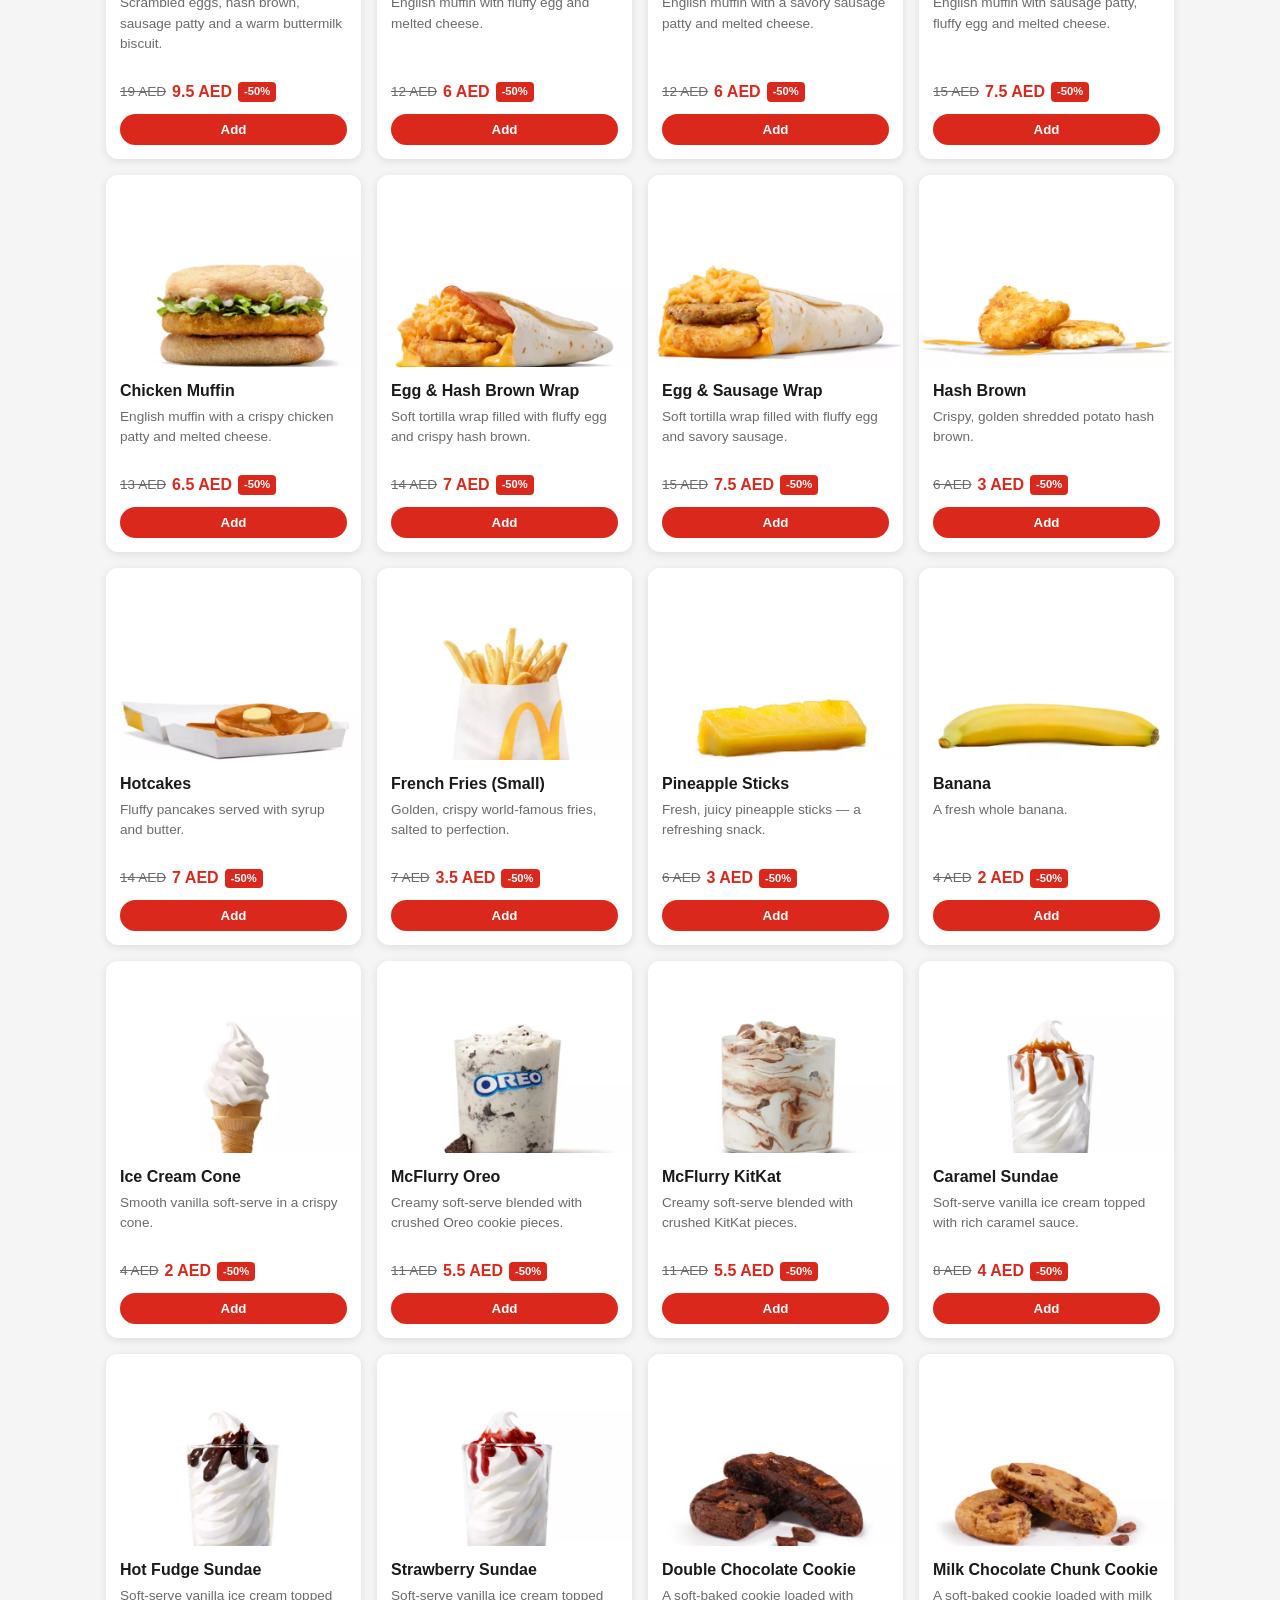
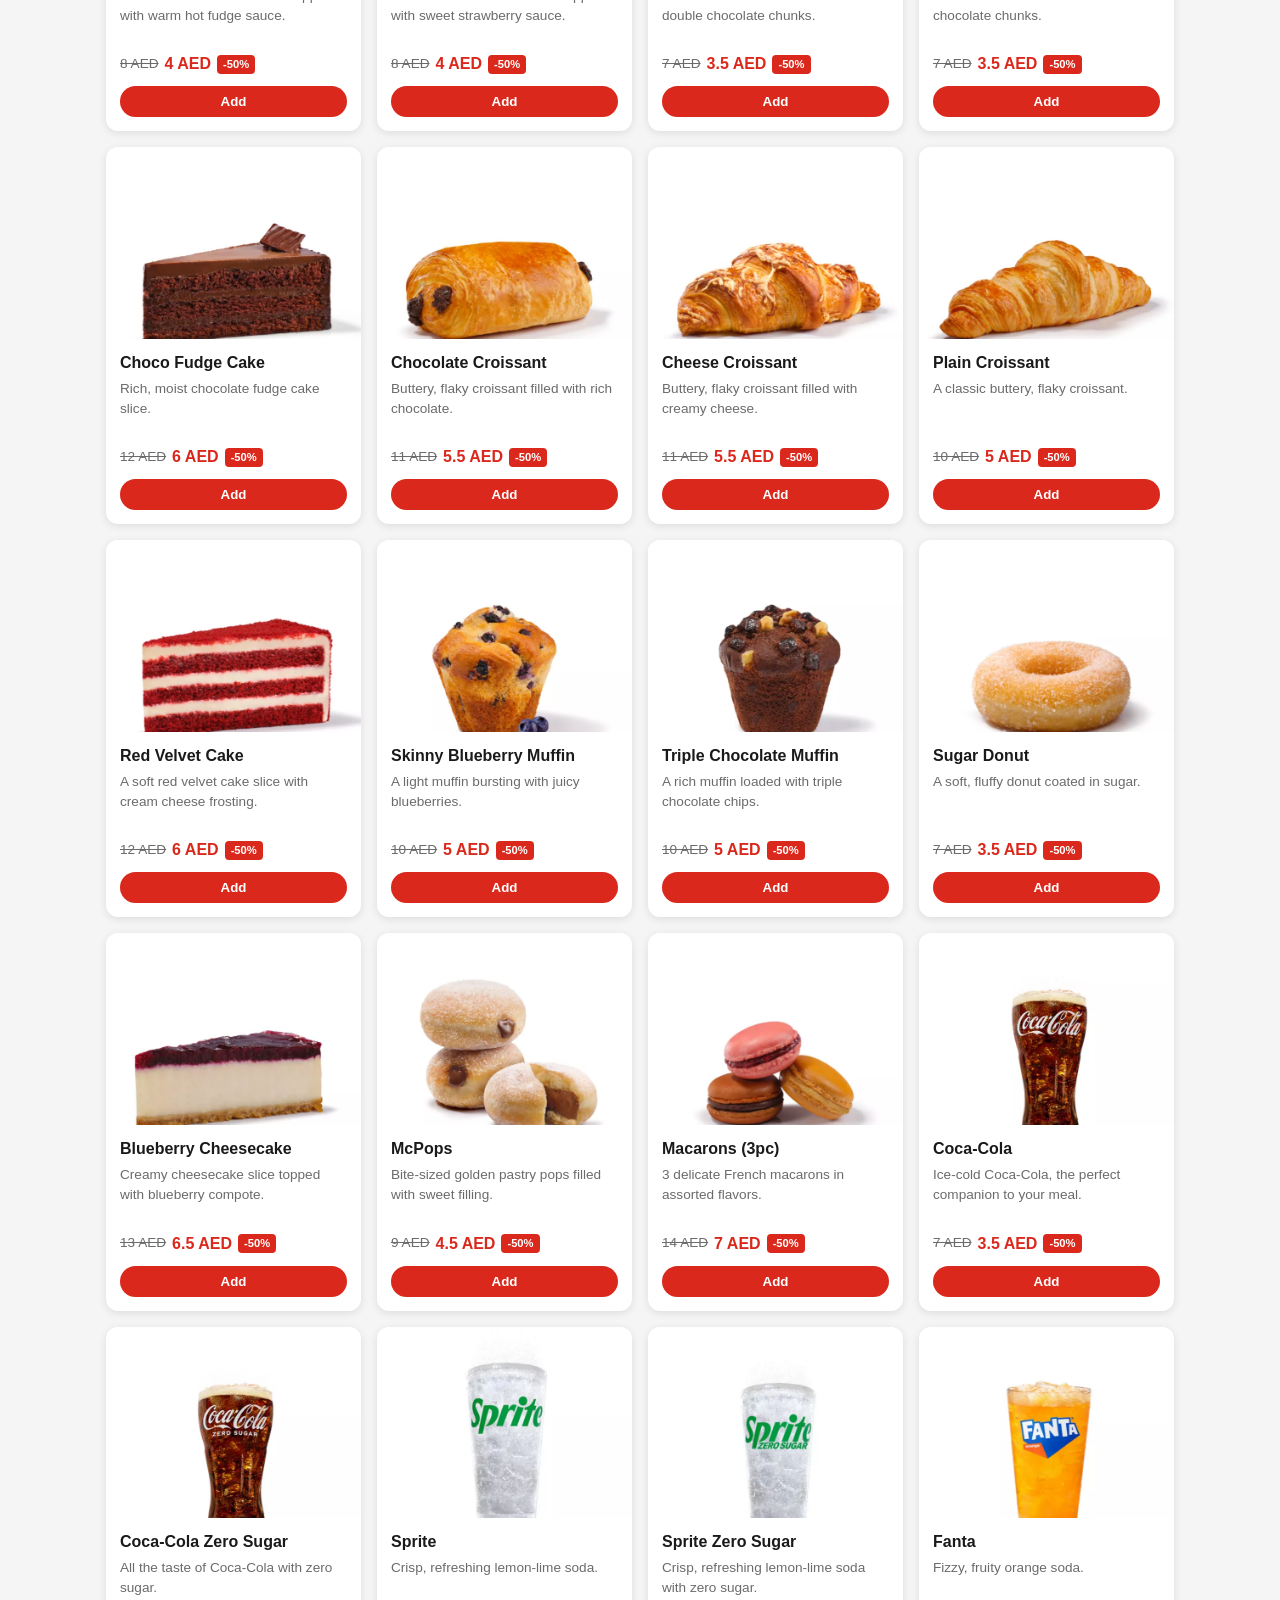
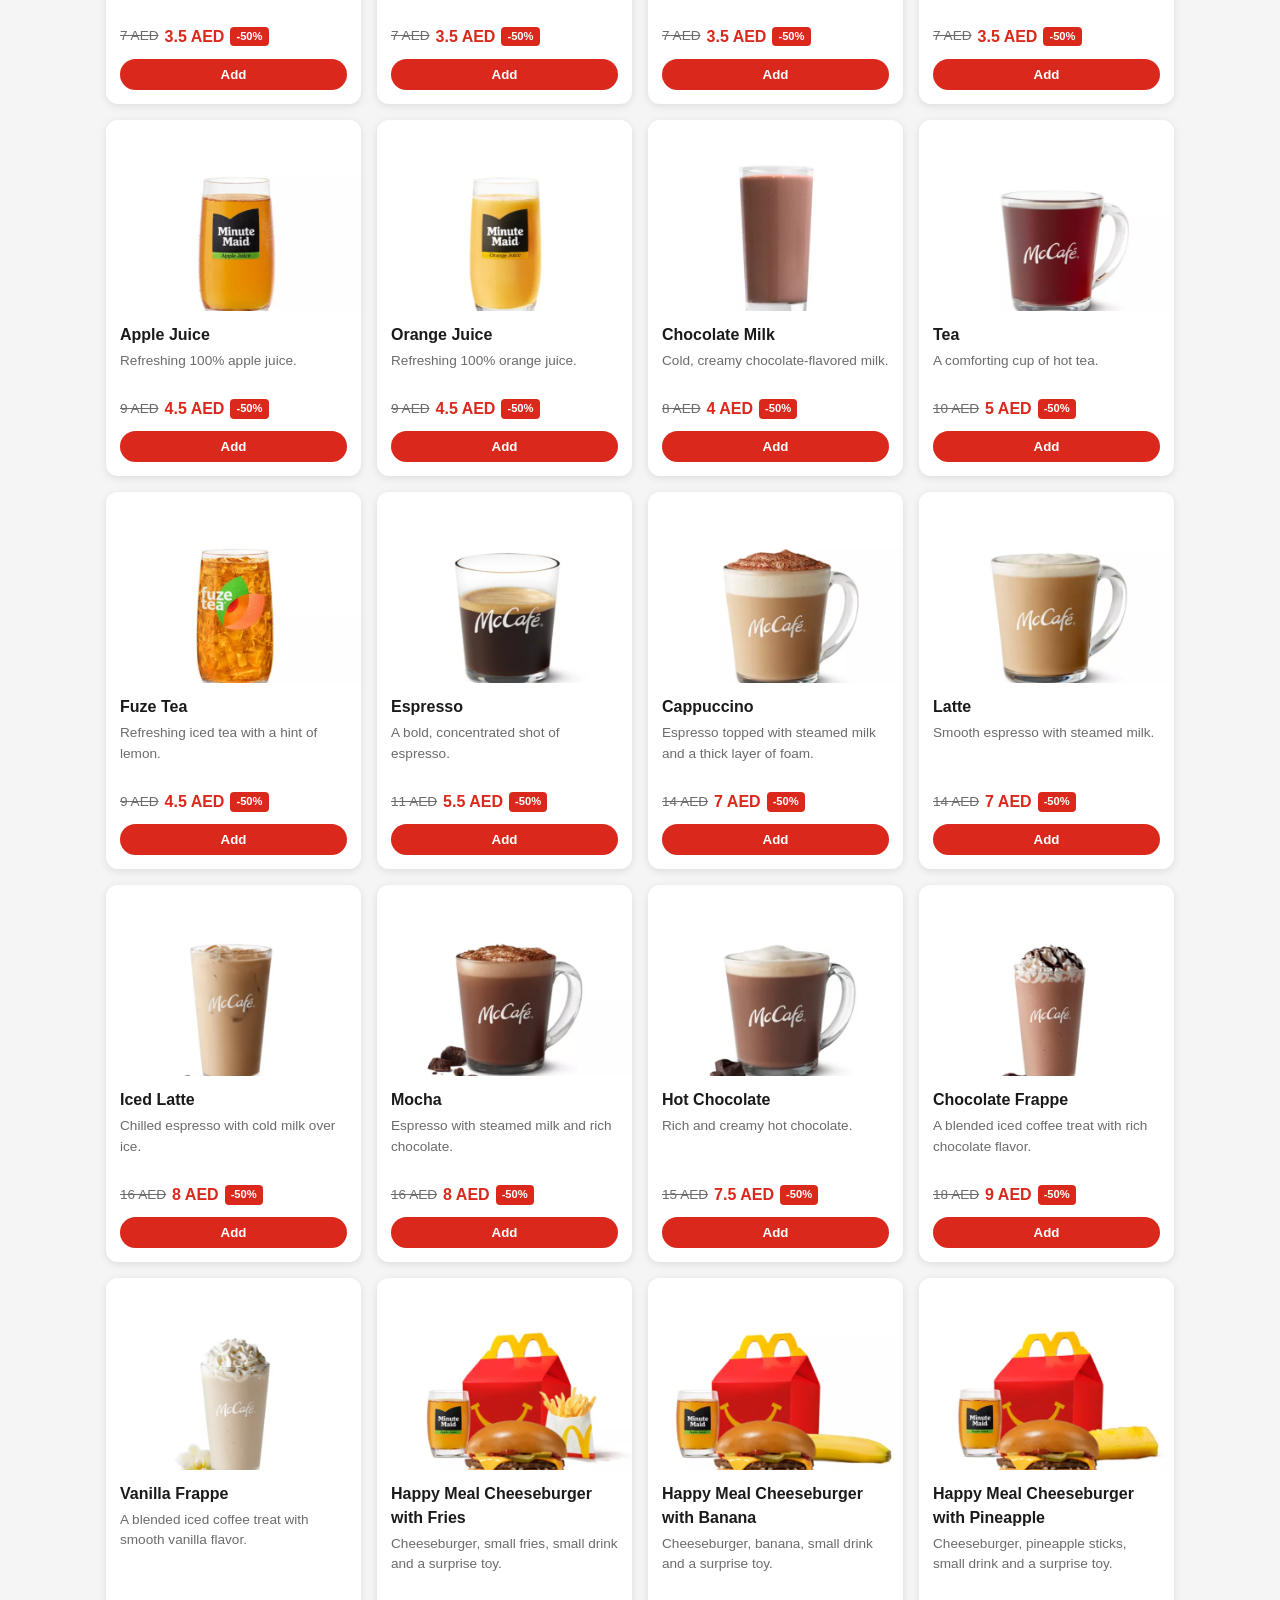
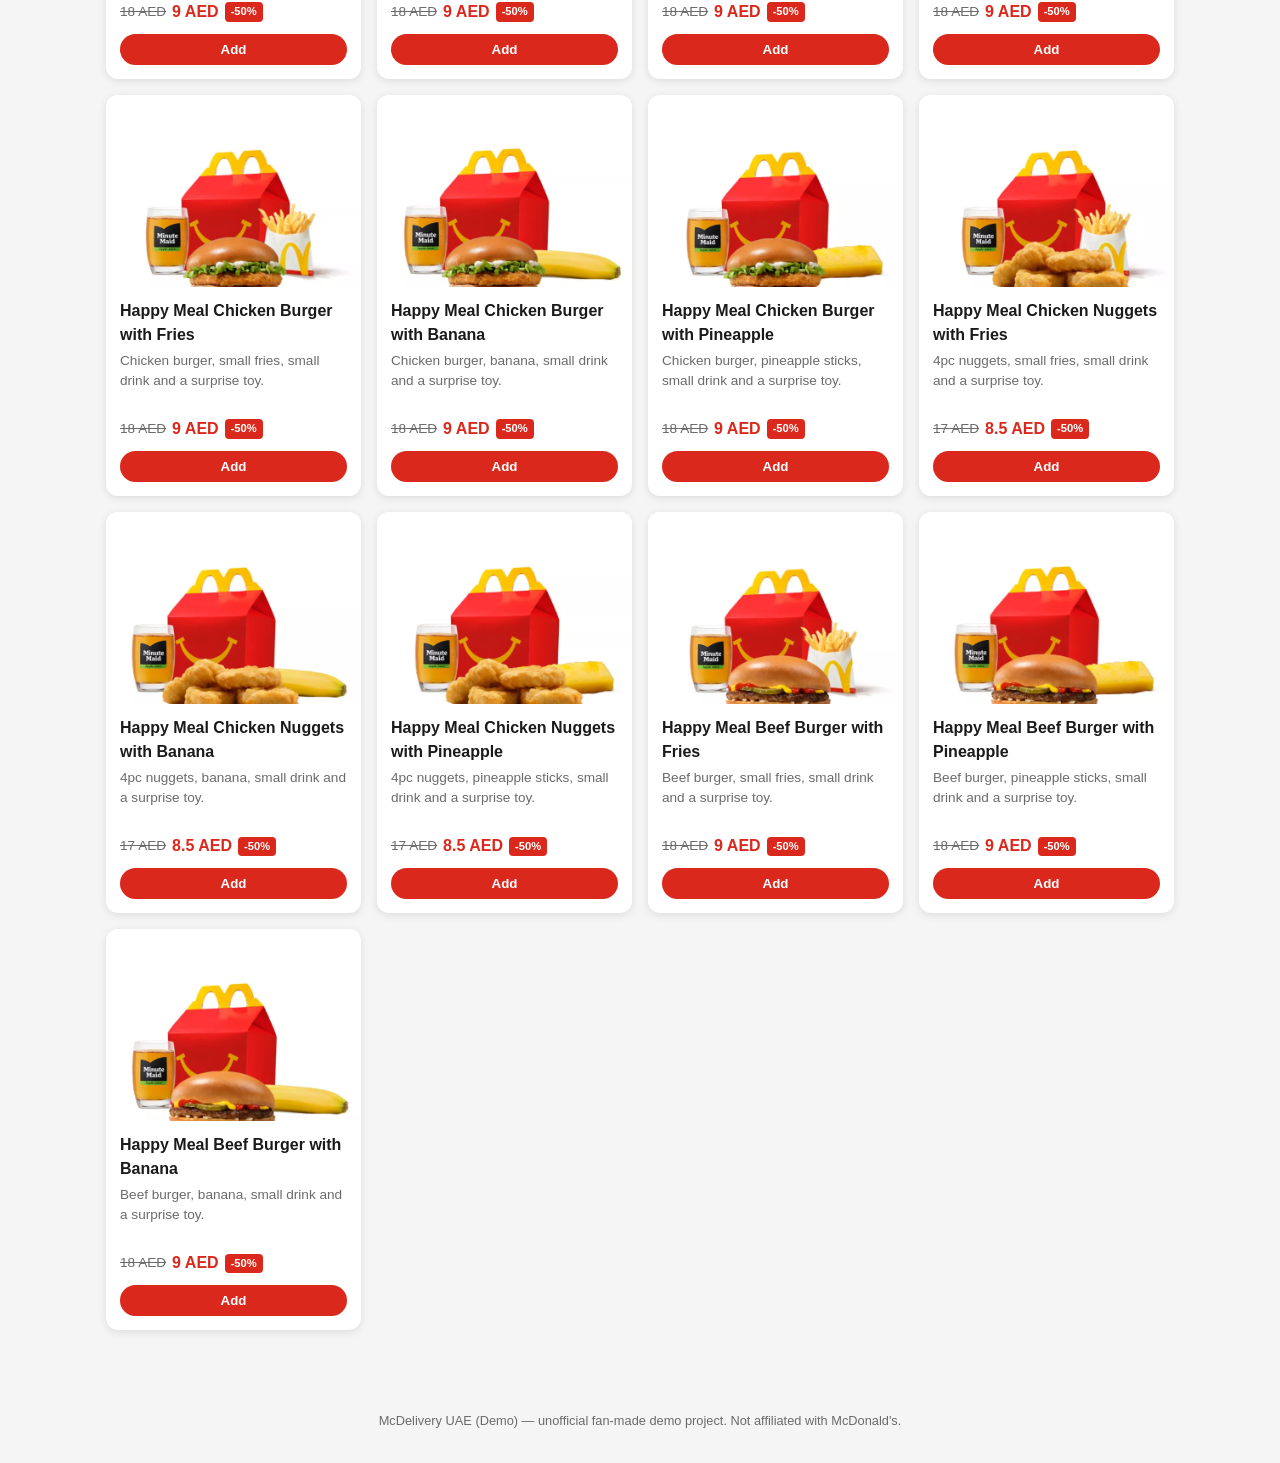
==== commit 9c66992e: "Apply 50% discount across the menu with struck-through old price Co-authored-by: williamfarmer4858-l" ====
--- a/index.html
+++ b/index.html
@@ -23,6 +23,7 @@
 
 <section class="hero" id="hero">
   <div class="hero-inner">
+    <span class="sale-banner">🔥 50% OFF the entire menu!</span>
     <h1>Fast Delivery Across UAE</h1>
     <p>Order your favorite McDonald's meals and get them delivered hot &amp; fresh, right to your door.</p>
     <button class="cta-btn" id="orderNowBtn">Order Now</button>
--- a/styles.css
+++ b/styles.css
@@ -112,6 +112,17 @@
   margin: 0 auto;
 }
 
+.sale-banner {
+  display: inline-block;
+  background: var(--mc-yellow);
+  color: var(--mc-red);
+  font-weight: 800;
+  padding: 6px 14px;
+  border-radius: 999px;
+  margin-bottom: 12px;
+  font-size: 0.9rem;
+}
+
 .hero h1 {
   font-size: 2rem;
   margin: 0 0 12px;
@@ -259,6 +270,32 @@
   font-weight: 800;
   color: var(--mc-red);
   margin-bottom: 10px;
+  display: flex;
+  align-items: center;
+  gap: 6px;
+  flex-wrap: wrap;
+}
+
+.price-old {
+  text-decoration: line-through;
+  color: var(--mc-gray-dark);
+  font-weight: 500;
+  font-size: 0.85em;
+}
+
+.price-new {
+  color: var(--mc-red);
+  font-weight: 800;
+}
+
+.price-badge {
+  background: var(--mc-red);
+  color: var(--mc-white);
+  font-size: 0.7rem;
+  font-weight: 800;
+  padding: 2px 6px;
+  border-radius: 4px;
+  line-height: 1.4;
 }
 
 .product-actions {
@@ -441,6 +478,16 @@
   font-size: 0.8rem;
   color: var(--mc-gray-dark);
   margin: 0;
+}
+
+.cart-item-price .price-old {
+  text-decoration: line-through;
+  font-size: 0.9em;
+}
+
+.cart-item-price .price-new {
+  color: var(--mc-red);
+  font-weight: 700;
 }
 
 .cart-item-controls {
